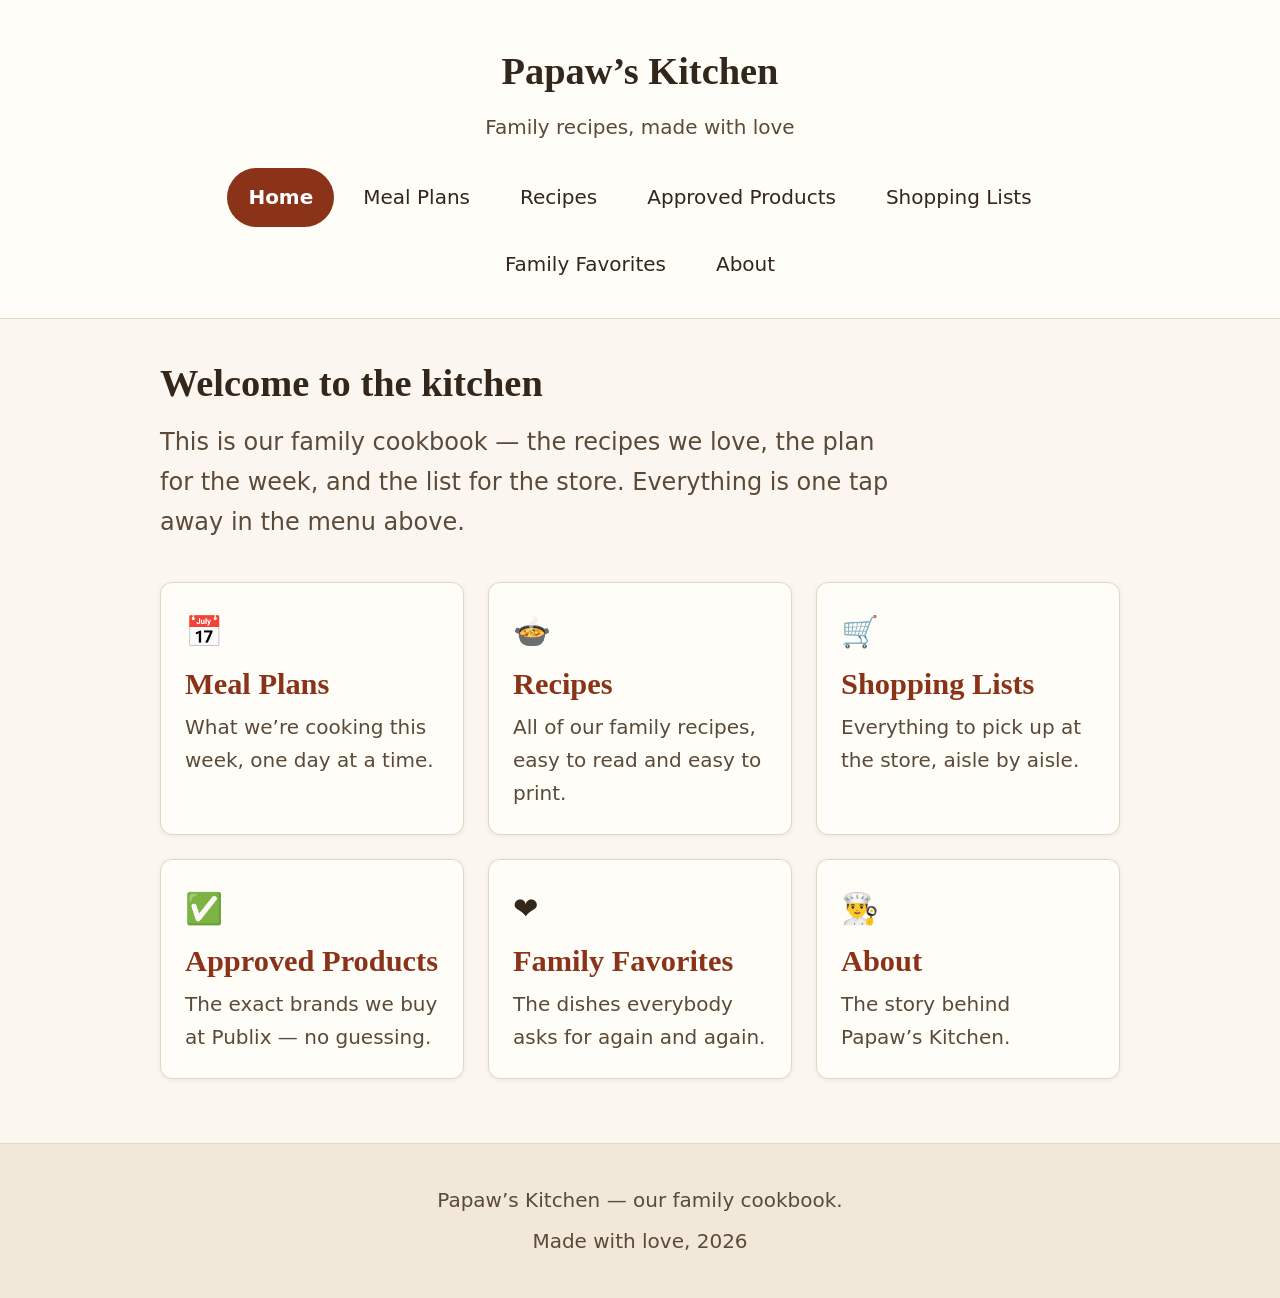
==== index.html @ 840ef87e "Build Phase 1 foundation: pages, layout, styles, and data schemas - Home page with section cards, pl" ====
<!DOCTYPE html>
<html lang="en">
<head>
  <meta charset="utf-8">
  <meta name="viewport" content="width=device-width, initial-scale=1">
  <title>Papaw’s Kitchen — Family Recipes</title>
  <meta name="description" content="Papaw’s Kitchen: our family cookbook. Recipes, weekly meal plans, and shopping lists, made with love.">
  <link rel="stylesheet" href="css/main.css">
  <link rel="stylesheet" href="css/print.css" media="print">
  <script src="js/layout.js" defer></script>
</head>
<body>
  <main id="main-content">
    <h1>Welcome to the kitchen</h1>
    <p class="lead">
      This is our family cookbook — the recipes we love, the plan for the week,
      and the list for the store. Everything is one tap away in the menu above.
    </p>

    <ul class="card-grid">
      <li class="card">
        <span class="card-icon" aria-hidden="true">📅</span>
        <h2><a href="meal-plans.html">Meal Plans</a></h2>
        <p>What we’re cooking this week, one day at a time.</p>
      </li>
      <li class="card">
        <span class="card-icon" aria-hidden="true">🍲</span>
        <h2><a href="recipes.html">Recipes</a></h2>
        <p>All of our family recipes, easy to read and easy to print.</p>
      </li>
      <li class="card">
        <span class="card-icon" aria-hidden="true">🛒</span>
        <h2><a href="shopping-lists.html">Shopping Lists</a></h2>
        <p>Everything to pick up at the store, aisle by aisle.</p>
      </li>
      <li class="card">
        <span class="card-icon" aria-hidden="true">✅</span>
        <h2><a href="products.html">Approved Products</a></h2>
        <p>The exact brands we buy at Publix — no guessing.</p>
      </li>
      <li class="card">
        <span class="card-icon" aria-hidden="true">❤️</span>
        <h2><a href="favorites.html">Family Favorites</a></h2>
        <p>The dishes everybody asks for again and again.</p>
      </li>
      <li class="card">
        <span class="card-icon" aria-hidden="true">👨‍🍳</span>
        <h2><a href="about.html">About</a></h2>
        <p>The story behind Papaw’s Kitchen.</p>
      </li>
    </ul>
  </main>
</body>
</html>
---- css/main.css ----
/* ==========================================================================
   Papaw's Kitchen — main stylesheet
   Design tokens first: the whole site's look is tuned from this block.
   ========================================================================== */

:root {
  /* Color — warm, high contrast (all pairings meet WCAG AA or better) */
  --color-bg: #fbf7f0;          /* warm cream page background */
  --color-surface: #fffdf8;     /* card background */
  --color-text: #33261a;        /* deep brown body text (≈13:1 on cream) */
  --color-text-soft: #5c4a38;   /* secondary text (≈7:1 on cream) */
  --color-accent: #8a3319;      /* terracotta — links, highlights (≈7.7:1) */
  --color-accent-dark: #6b2712; /* hover/active */
  --color-border: #e3d7c3;      /* soft card borders */
  --color-footer-bg: #f1e8d9;

  /* Type — large and readable */
  --font-body: system-ui, -apple-system, "Segoe UI", Roboto, "Helvetica Neue", Arial, sans-serif;
  --font-heading: Georgia, "Times New Roman", serif;
  --text-base: 1.25rem;   /* 20px */
  --text-lg: 1.5rem;      /* 24px */
  --text-xl: 1.9rem;      /* ~30px */
  --text-2xl: 2.4rem;     /* ~38px */

  /* Spacing scale — generous air everywhere */
  --space-1: 0.5rem;
  --space-2: 1rem;
  --space-3: 1.5rem;
  --space-4: 2.5rem;
  --space-5: 4rem;

  --radius: 12px;
  --shadow: 0 1px 4px rgba(51, 38, 26, 0.08);
  --content-width: 62rem;
}

/* --------------------------------------------------------------------------
   Base
   -------------------------------------------------------------------------- */

*,
*::before,
*::after {
  box-sizing: border-box;
}

html {
  font-size: 100%;
}

body {
  margin: 0;
  background: var(--color-bg);
  color: var(--color-text);
  font-family: var(--font-body);
  font-size: var(--text-base);
  line-height: 1.65;
}

h1,
h2,
h3 {
  font-family: var(--font-heading);
  line-height: 1.25;
  margin: 0 0 var(--space-2);
}

h1 { font-size: var(--text-2xl); }
h2 { font-size: var(--text-xl); }
h3 { font-size: var(--text-lg); }

p {
  margin: 0 0 var(--space-2);
}

img {
  max-width: 100%;
  height: auto;
}

a {
  color: var(--color-accent);
  text-decoration: underline;
  text-underline-offset: 0.15em;
}

a:hover {
  color: var(--color-accent-dark);
}

/* One clear, high-visibility focus style everywhere */
:focus-visible {
  outline: 3px solid var(--color-accent);
  outline-offset: 3px;
  border-radius: 4px;
}

@media (prefers-reduced-motion: reduce) {
  *,
  *::before,
  *::after {
    animation: none !important;
    transition: none !important;
    scroll-behavior: auto !important;
  }
}

/* --------------------------------------------------------------------------
   Skip link (injected by layout.js, first focusable element on the page)
   -------------------------------------------------------------------------- */

.skip-link {
  position: absolute;
  left: -9999px;
  top: 0;
  background: var(--color-accent);
  color: #fff;
  padding: var(--space-1) var(--space-2);
  z-index: 10;
}

.skip-link:focus {
  left: var(--space-2);
  top: var(--space-2);
}

/* --------------------------------------------------------------------------
   Header + navigation
   No hidden menus: every page is one tap away, always visible.
   -------------------------------------------------------------------------- */

.site-header {
  text-align: center;
  padding: var(--space-4) var(--space-2) var(--space-3);
  border-bottom: 1px solid var(--color-border);
  background: var(--color-surface);
}

.site-title {
  font-family: var(--font-heading);
  font-size: var(--text-2xl);
  font-weight: bold;
  margin: 0;
}

.site-title a {
  color: var(--color-text);
  text-decoration: none;
}

.site-tagline {
  color: var(--color-text-soft);
  margin: var(--space-1) 0 0;
}

.site-nav {
  list-style: none;
  margin: var(--space-3) auto 0;
  padding: 0;
  display: flex;
  flex-wrap: wrap;
  justify-content: center;
  gap: var(--space-1);
  max-width: var(--content-width);
}

.site-nav a {
  display: block;
  padding: 0.6em 1em;            /* ≥44px touch target */
  border-radius: 999px;
  text-decoration: none;
  color: var(--color-text);
  border: 1px solid transparent;
}

.site-nav a:hover {
  border-color: var(--color-border);
  background: var(--color-bg);
  color: var(--color-text);
}

.site-nav a[aria-current="page"] {
  background: var(--color-accent);
  color: #fff;
  font-weight: bold;
}

/* --------------------------------------------------------------------------
   Main content
   -------------------------------------------------------------------------- */

main {
  max-width: var(--content-width);
  margin: 0 auto;
  padding: var(--space-4) var(--space-2) var(--space-5);
}

.lead {
  font-size: var(--text-lg);
  color: var(--color-text-soft);
  max-width: 46rem;
}

/* --------------------------------------------------------------------------
   Cards
   -------------------------------------------------------------------------- */

.card-grid {
  list-style: none;
  margin: var(--space-4) 0 0;
  padding: 0;
  display: grid;
  grid-template-columns: 1fr;
  gap: var(--space-3);
}

@media (min-width: 40em) {
  .card-grid {
    grid-template-columns: repeat(2, 1fr);
  }
}

@media (min-width: 62em) {
  .card-grid {
    grid-template-columns: repeat(3, 1fr);
  }
}

.card {
  background: var(--color-surface);
  border: 1px solid var(--color-border);
  border-radius: var(--radius);
  box-shadow: var(--shadow);
  padding: var(--space-3);
}

/* Whole card is clickable via its heading link */
.card {
  position: relative;
}

.card h2,
.card h3 {
  margin-bottom: var(--space-1);
}

.card a {
  text-decoration: none;
  color: var(--color-accent);
}

.card a::after {
  content: "";
  position: absolute;
  inset: 0;
}

.card a:hover {
  text-decoration: underline;
}

.card p {
  margin: 0;
  color: var(--color-text-soft);
}

.card .card-icon {
  font-size: var(--text-xl);
  display: block;
  margin-bottom: var(--space-1);
}

/* --------------------------------------------------------------------------
   Notice box — friendly "coming soon" panels on placeholder pages
   -------------------------------------------------------------------------- */

.notice {
  background: var(--color-surface);
  border: 1px dashed var(--color-border);
  border-radius: var(--radius);
  padding: var(--space-3);
  margin-top: var(--space-3);
  color: var(--color-text-soft);
}

.notice p:last-child {
  margin-bottom: 0;
}

/* --------------------------------------------------------------------------
   Buttons
   -------------------------------------------------------------------------- */

.button {
  display: inline-block;
  background: var(--color-accent);
  color: #fff;
  border: none;
  border-radius: 999px;
  padding: 0.6em 1.4em;
  font-size: var(--text-base);
  font-family: var(--font-body);
  text-decoration: none;
  cursor: pointer;
}

.button:hover {
  background: var(--color-accent-dark);
  color: #fff;
}

/* --------------------------------------------------------------------------
   Footer
   -------------------------------------------------------------------------- */

.site-footer {
  background: var(--color-footer-bg);
  border-top: 1px solid var(--color-border);
  text-align: center;
  padding: var(--space-4) var(--space-2);
  color: var(--color-text-soft);
}

.site-footer p {
  margin: 0 0 var(--space-1);
}

.site-footer p:last-child {
  margin-bottom: 0;
}
---- css/print.css ----
/* ==========================================================================
   Papaw's Kitchen — print stylesheet
   Any page prints as clean black-on-white; recipe pages print as cards.
   ========================================================================== */

@page {
  margin: 2cm;
}

body {
  background: #fff;
  color: #000;
  font-size: 12pt;
  line-height: 1.5;
}

/* Nothing but the content: no chrome, no controls */
.skip-link,
.site-header,
.site-footer,
.button,
.no-print {
  display: none !important;
}

main {
  max-width: none;
  padding: 0;
}

.card,
.notice {
  border: 1px solid #000;
  box-shadow: none;
  background: #fff;
  color: #000;
}

a {
  color: #000;
  text-decoration: none;
}

h1,
h2,
h3 {
  color: #000;
  page-break-after: avoid;
}

li {
  page-break-inside: avoid;
}
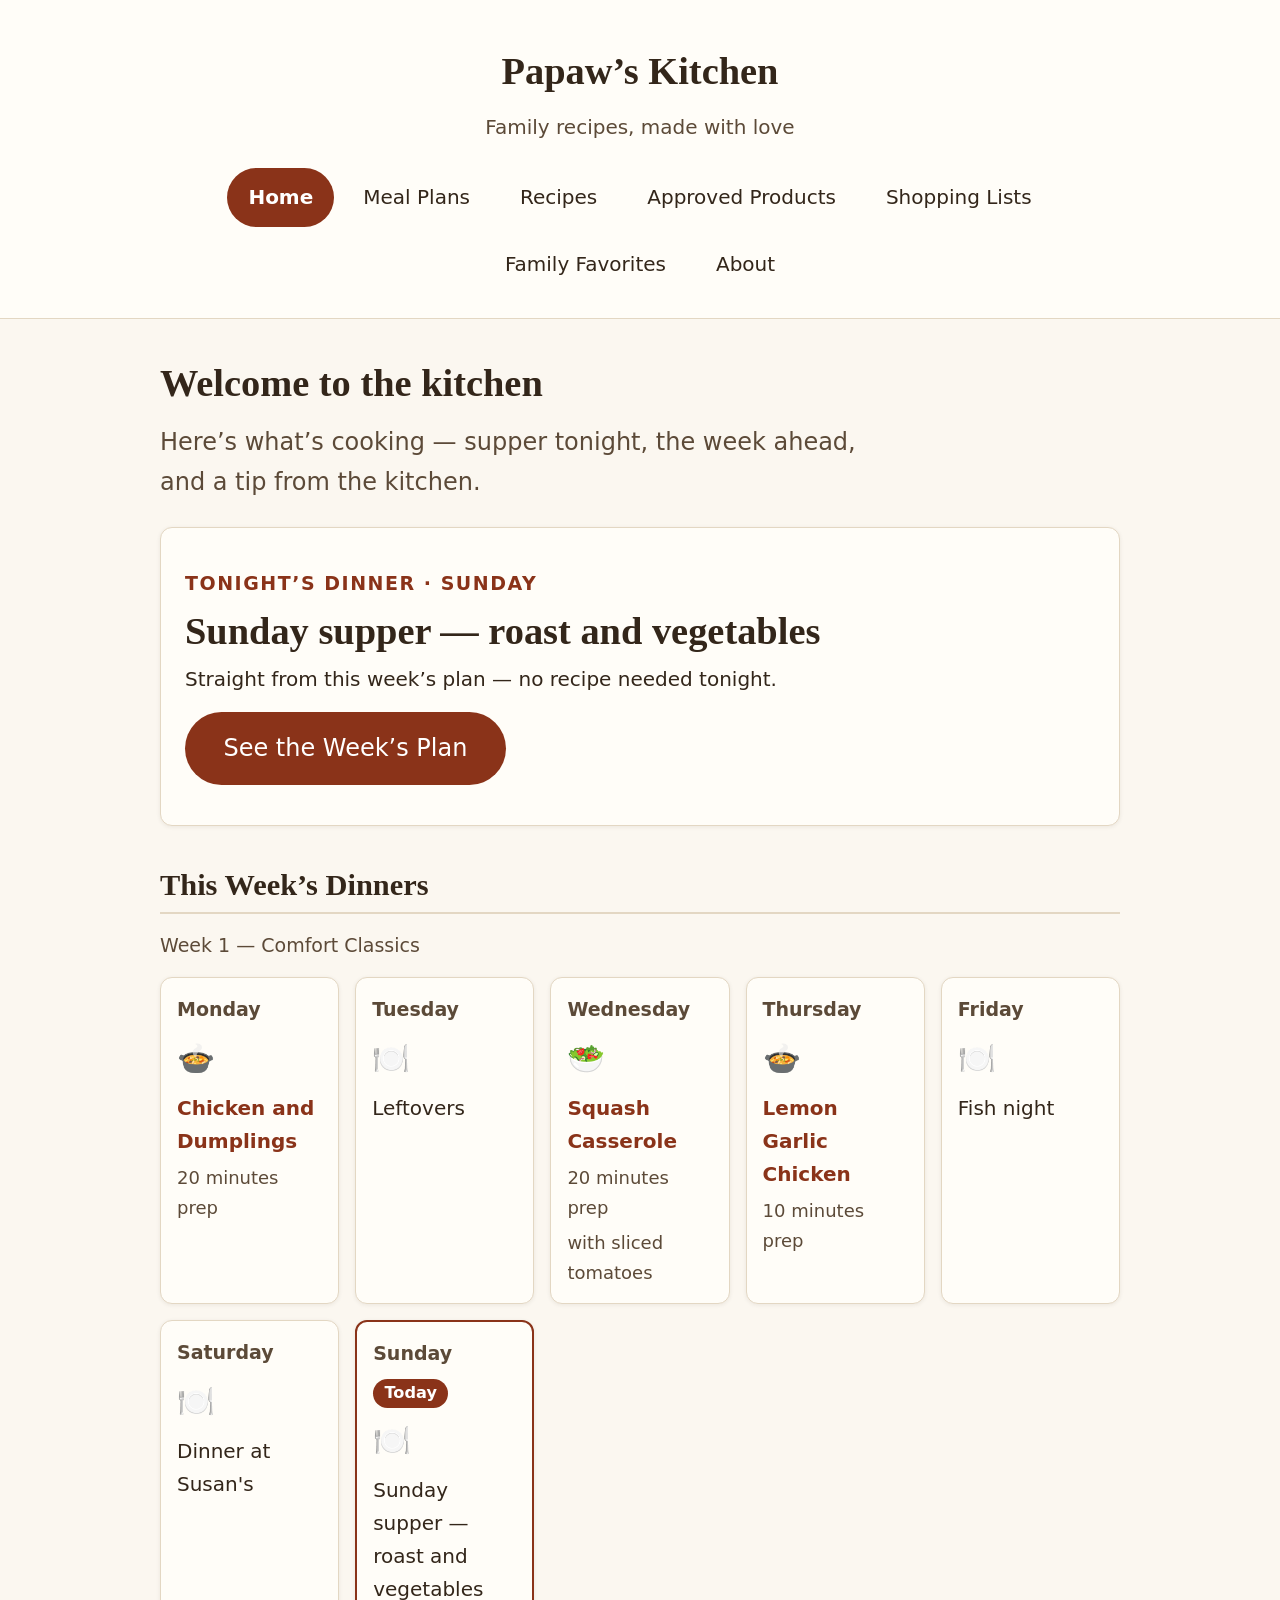
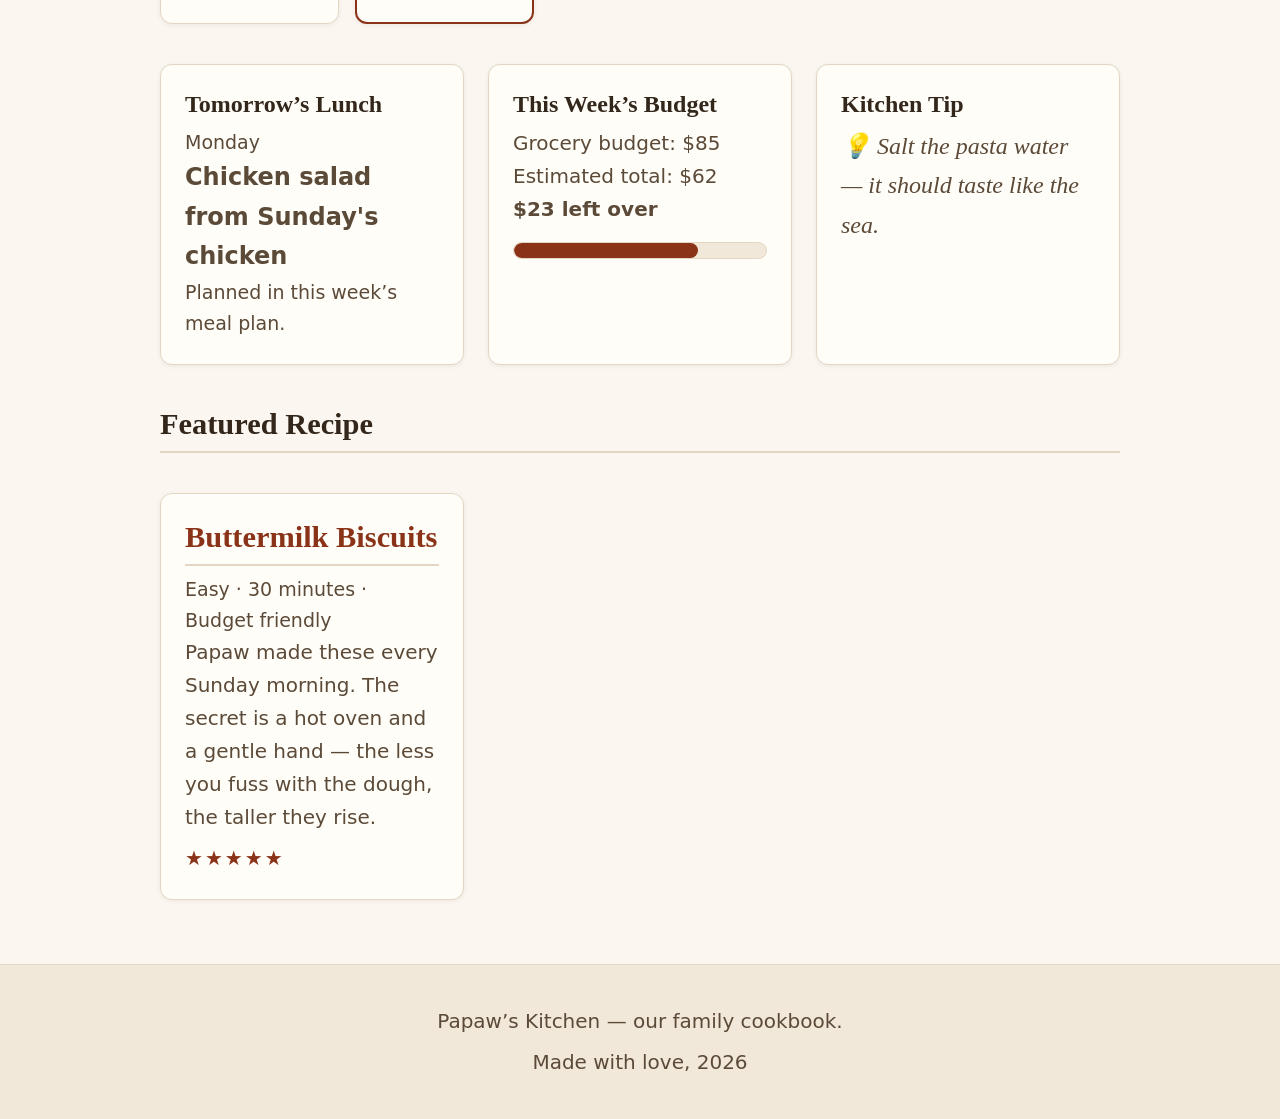
==== commit 224f6c5c: "Sprint 3: turn the homepage into the kitchen dashboard The home page now answers at a glance: what's" ====
--- a/index.html
+++ b/index.html
@@ -8,47 +8,22 @@
   <link rel="stylesheet" href="css/main.css">
   <link rel="stylesheet" href="css/print.css" media="print">
   <script src="js/layout.js" defer></script>
+  <script src="js/data.js" defer></script>
+  <script src="js/render.js" defer></script>
+  <script src="js/schedule.js" defer></script>
+  <script src="js/pages/home.js" defer></script>
 </head>
 <body>
   <main id="main-content">
     <h1>Welcome to the kitchen</h1>
     <p class="lead">
-      This is our family cookbook — the recipes we love, the plan for the week,
-      and the list for the store. Everything is one tap away in the menu above.
+      Here’s what’s cooking — supper tonight, the week ahead, and a tip
+      from the kitchen.
     </p>
 
-    <ul class="card-grid">
-      <li class="card">
-        <span class="card-icon" aria-hidden="true">📅</span>
-        <h2><a href="meal-plans.html">Meal Plans</a></h2>
-        <p>What we’re cooking this week, one day at a time.</p>
-      </li>
-      <li class="card">
-        <span class="card-icon" aria-hidden="true">🍲</span>
-        <h2><a href="recipes.html">Recipes</a></h2>
-        <p>All of our family recipes, easy to read and easy to print.</p>
-      </li>
-      <li class="card">
-        <span class="card-icon" aria-hidden="true">🛒</span>
-        <h2><a href="shopping-lists.html">Shopping Lists</a></h2>
-        <p>Everything to pick up at the store, aisle by aisle.</p>
-      </li>
-      <li class="card">
-        <span class="card-icon" aria-hidden="true">✅</span>
-        <h2><a href="products.html">Approved Products</a></h2>
-        <p>The exact brands we buy at Publix — no guessing.</p>
-      </li>
-      <li class="card">
-        <span class="card-icon" aria-hidden="true">❤️</span>
-        <h2><a href="favorites.html">Family Favorites</a></h2>
-        <p>The dishes everybody asks for again and again.</p>
-      </li>
-      <li class="card">
-        <span class="card-icon" aria-hidden="true">👨‍🍳</span>
-        <h2><a href="about.html">About</a></h2>
-        <p>The story behind Papaw’s Kitchen.</p>
-      </li>
-    </ul>
+    <div id="dashboard">
+      <p>Warming up the kitchen…</p>
+    </div>
   </main>
 </body>
 </html>
--- a/css/main.css
+++ b/css/main.css
@@ -310,6 +310,361 @@
 }
 
 /* --------------------------------------------------------------------------
+   Dashboard (home page)
+   -------------------------------------------------------------------------- */
+
+.eyebrow {
+  color: var(--color-accent);
+  font-weight: bold;
+  text-transform: uppercase;
+  letter-spacing: 0.08em;
+  font-size: 0.95em;
+  margin-bottom: var(--space-1);
+}
+
+.hero {
+  background: var(--color-surface);
+  border: 1px solid var(--color-border);
+  border-radius: var(--radius);
+  box-shadow: var(--shadow);
+  padding: var(--space-4) var(--space-3);
+  margin-top: var(--space-3);
+}
+
+.hero h2 {
+  font-size: var(--text-2xl);
+  margin-bottom: var(--space-1);
+}
+
+.hero .recipe-meta {
+  background: var(--color-bg);
+}
+
+.hero-photo {
+  display: grid;
+  place-items: center;
+  height: 7rem;
+  background: var(--color-footer-bg);
+  border-radius: calc(var(--radius) - 4px);
+  margin-bottom: var(--space-2);
+  font-size: 3.2rem;
+}
+
+.button-large {
+  font-size: var(--text-lg);
+  padding: 0.7em 1.6em;
+}
+
+.dashboard-grid {
+  display: grid;
+  grid-template-columns: 1fr;
+  gap: var(--space-3);
+  margin-top: var(--space-4);
+}
+
+@media (min-width: 62em) {
+  .dashboard-grid {
+    grid-template-columns: repeat(3, 1fr);
+  }
+}
+
+.dashboard-grid .card h2 {
+  font-size: var(--text-lg);
+  margin-bottom: var(--space-1);
+}
+
+.dashboard-answer {
+  font-size: var(--text-lg);
+  font-weight: bold;
+  margin: var(--space-1) 0;
+}
+
+.tip-text {
+  font-size: var(--text-lg);
+  font-family: var(--font-heading);
+  font-style: italic;
+}
+
+/* Weekly overview: one small card per dinner */
+.meal-week {
+  list-style: none;
+  margin: var(--space-2) 0 0;
+  padding: 0;
+  display: grid;
+  grid-template-columns: repeat(auto-fill, minmax(10rem, 1fr));
+  gap: var(--space-2);
+}
+
+.meal-card {
+  position: relative;
+  background: var(--color-surface);
+  border: 1px solid var(--color-border);
+  border-radius: var(--radius);
+  box-shadow: var(--shadow);
+  padding: var(--space-2);
+}
+
+.meal-card.today {
+  border: 2px solid var(--color-accent);
+}
+
+.meal-card a {
+  font-weight: bold;
+  text-decoration: none;
+}
+
+/* Make the whole meal card tappable via its link */
+.meal-card a::after {
+  content: "";
+  position: absolute;
+  inset: 0;
+}
+
+.meal-card a:hover {
+  text-decoration: underline;
+}
+
+.meal-day {
+  display: flex;
+  align-items: center;
+  flex-wrap: wrap;              /* "Today" badge wraps instead of clipping */
+  gap: 0.5em;
+  font-weight: bold;
+  font-size: 0.95em;
+  color: var(--color-text-soft);
+}
+
+.today-badge {
+  background: var(--color-accent);
+  color: #fff;
+  border-radius: 999px;
+  padding: 0.05em 0.7em;
+  font-size: 0.85em;
+}
+
+.meal-icon {
+  display: block;
+  font-size: var(--text-xl);
+  margin: var(--space-1) 0;
+}
+
+.meal-card .card-meta,
+.meal-card .day-note {
+  margin: 0.3em 0 0;
+  font-size: 0.9em;
+}
+
+/* Budget progress bar */
+.progress {
+  height: 1.1rem;
+  background: var(--color-footer-bg);
+  border: 1px solid var(--color-border);
+  border-radius: 999px;
+  overflow: hidden;
+  margin-top: var(--space-2);
+}
+
+.progress-fill {
+  height: 100%;
+  background: var(--color-accent);
+  border-radius: 999px;
+}
+
+/* --------------------------------------------------------------------------
+   Badges, ratings, and tags
+   -------------------------------------------------------------------------- */
+
+.badges {
+  display: flex;
+  flex-wrap: wrap;
+  gap: var(--space-1);
+  margin: var(--space-2) 0;
+}
+
+.badge {
+  display: inline-block;
+  background: var(--color-surface);
+  border: 1px solid var(--color-border);
+  border-radius: 999px;
+  padding: 0.2em 0.9em;
+  font-size: 0.9em;
+  color: var(--color-text-soft);
+}
+
+.badge-favorite {
+  border-color: var(--color-accent);
+  color: var(--color-accent);
+}
+
+.stars {
+  display: inline-block;
+  color: var(--color-accent);
+  letter-spacing: 0.1em;
+}
+
+.card .stars {
+  margin-top: var(--space-1);
+}
+
+.card-meta {
+  color: var(--color-text-soft);
+  font-size: 0.95em;
+}
+
+/* --------------------------------------------------------------------------
+   Content sections (recipe page, meal plan page)
+   -------------------------------------------------------------------------- */
+
+.content-section {
+  margin-top: var(--space-4);
+}
+
+.content-section h2 {
+  border-bottom: 2px solid var(--color-border);
+  padding-bottom: var(--space-1);
+}
+
+/* --------------------------------------------------------------------------
+   Recipe page
+   -------------------------------------------------------------------------- */
+
+.recipe-meta {
+  display: grid;
+  grid-template-columns: repeat(auto-fit, minmax(8.5rem, 1fr));
+  gap: var(--space-2);
+  background: var(--color-surface);
+  border: 1px solid var(--color-border);
+  border-radius: var(--radius);
+  padding: var(--space-3);
+  margin: var(--space-3) 0;
+}
+
+.recipe-meta-item dt {
+  font-size: 0.9em;
+  color: var(--color-text-soft);
+}
+
+.recipe-meta-item dd {
+  margin: 0;
+  font-weight: bold;
+}
+
+.ingredients li,
+.instructions li {
+  padding: 0.35em 0;
+}
+
+.instructions li {
+  padding-left: 0.3em;
+}
+
+.instructions li::marker {
+  font-weight: bold;
+  color: var(--color-accent);
+}
+
+/* --------------------------------------------------------------------------
+   Meal plan page
+   -------------------------------------------------------------------------- */
+
+.week-picker {
+  list-style: none;
+  margin: 0 0 var(--space-2);
+  padding: 0;
+  display: flex;
+  flex-wrap: wrap;
+  gap: var(--space-1);
+}
+
+.week-picker a {
+  display: block;
+  padding: 0.6em 1.2em;            /* ≥44px touch target */
+  border-radius: 999px;
+  border: 1px solid var(--color-border);
+  background: var(--color-surface);
+  text-decoration: none;
+  color: var(--color-text);
+}
+
+.week-picker a[aria-current="page"] {
+  background: var(--color-accent);
+  border-color: var(--color-accent);
+  color: #fff;
+  font-weight: bold;
+}
+
+.day-list {
+  list-style: none;
+  margin: 0;
+  padding: 0;
+}
+
+.day-list li {
+  display: flex;
+  flex-wrap: wrap;
+  gap: var(--space-1);
+  padding: 0.6em 0;
+  border-bottom: 1px solid var(--color-border);
+}
+
+.day-name {
+  font-weight: bold;
+  flex: 0 0 7.5em;
+}
+
+.day-note {
+  color: var(--color-text-soft);
+}
+
+.grocery-group h3 {
+  margin: var(--space-3) 0 var(--space-1);
+}
+
+.grocery-group ul {
+  margin: 0;
+}
+
+.grocery-group li {
+  padding: 0.2em 0;
+}
+
+/* --------------------------------------------------------------------------
+   Approved products
+   -------------------------------------------------------------------------- */
+
+.product-photo {
+  display: grid;
+  place-items: center;
+  height: 5.5rem;
+  background: var(--color-footer-bg);
+  border-radius: calc(var(--radius) - 4px);
+  margin-bottom: var(--space-2);
+  font-size: var(--text-xl);
+}
+
+.product-photo img {
+  max-height: 100%;
+  border-radius: calc(var(--radius) - 4px);
+}
+
+/* --------------------------------------------------------------------------
+   Family favorites
+   -------------------------------------------------------------------------- */
+
+.favorite-note {
+  margin-top: var(--space-2);
+  font-family: var(--font-heading);
+  font-style: italic;
+}
+
+.favorite-by {
+  color: var(--color-text-soft);
+  font-style: normal;
+  font-family: var(--font-body);
+  font-size: 0.9em;
+}
+
+/* --------------------------------------------------------------------------
    Footer
    -------------------------------------------------------------------------- */
 
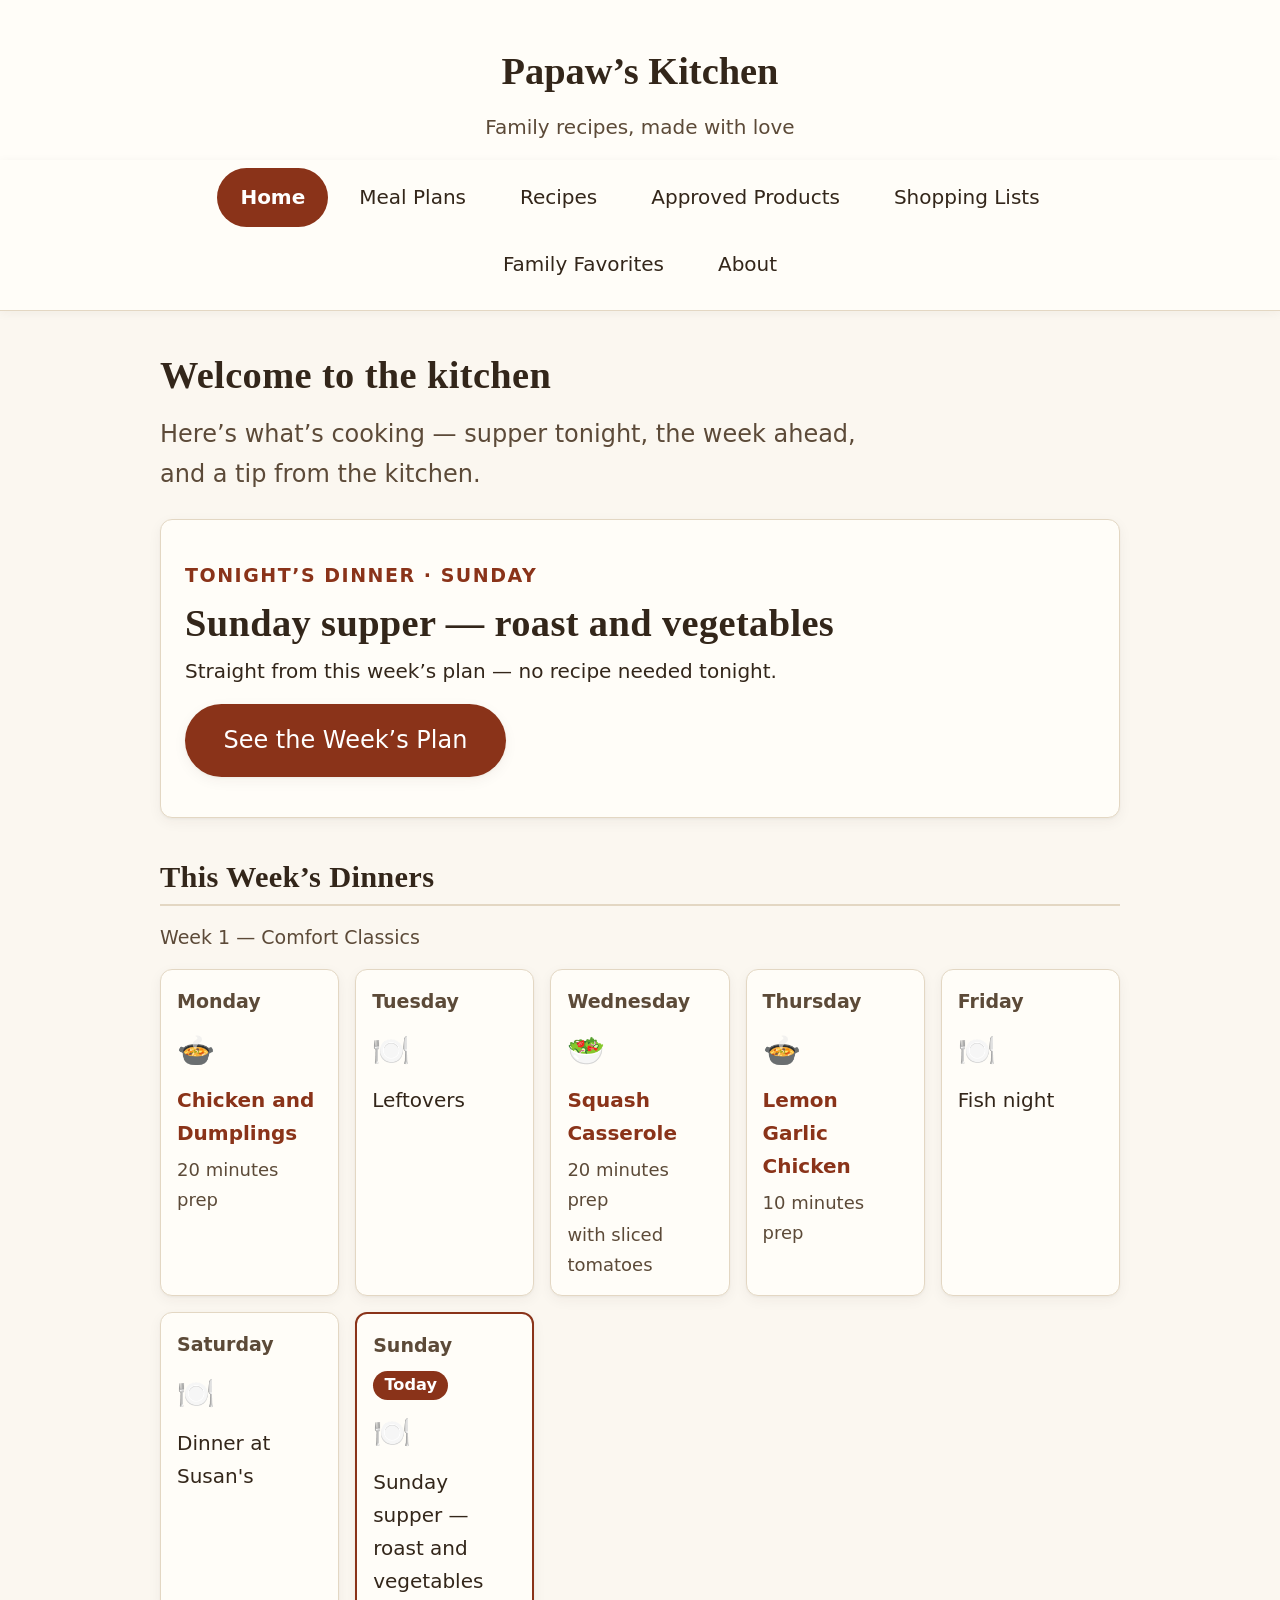
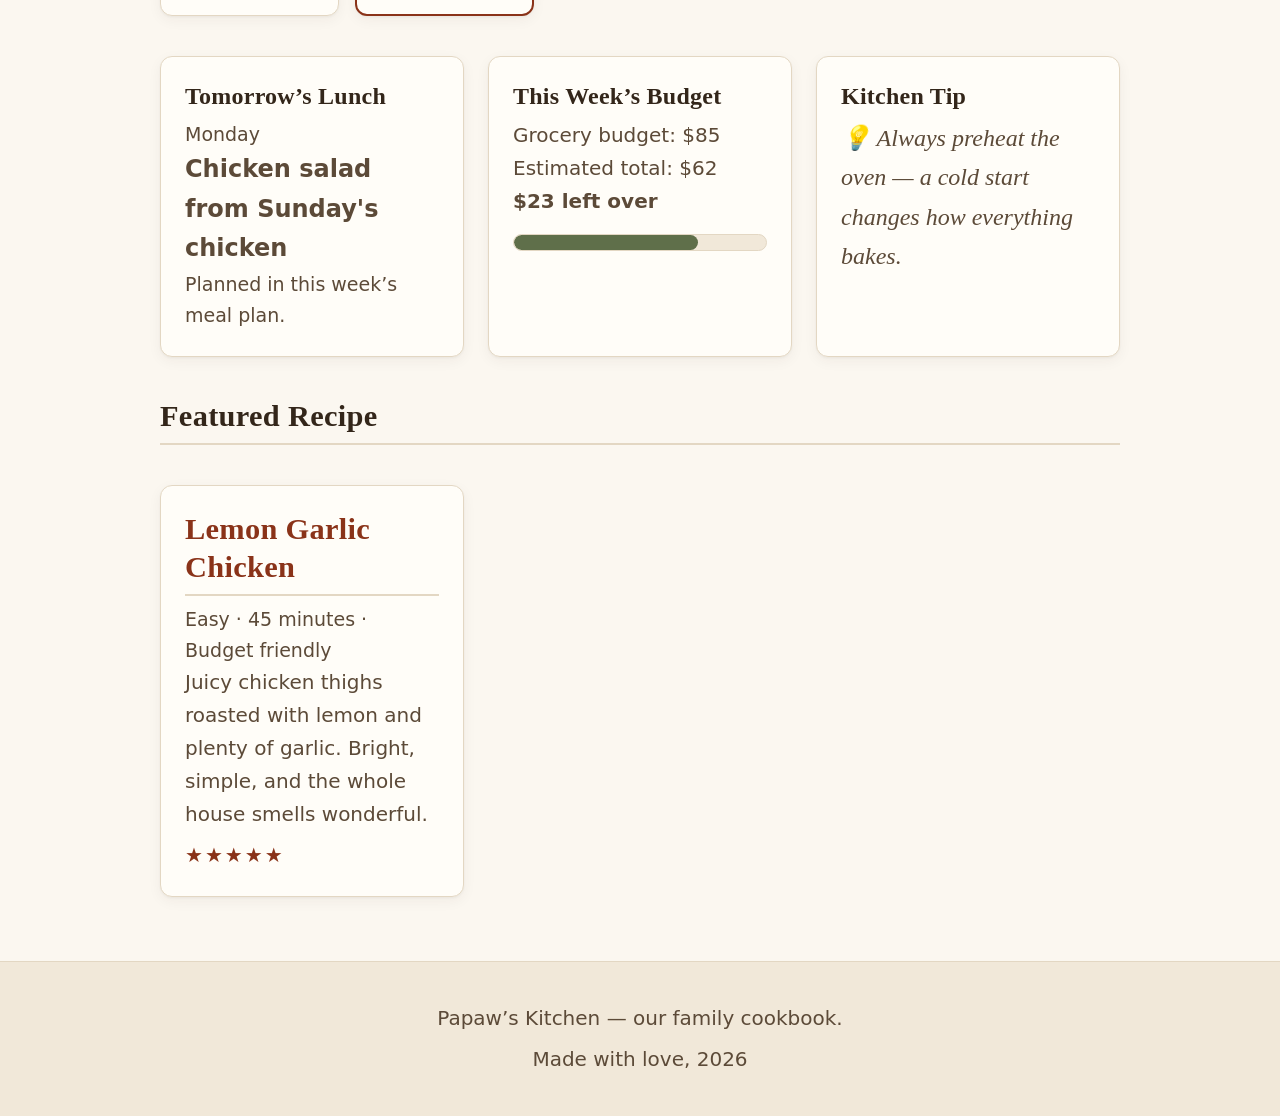
==== commit 6225c697: "Sprint 4: polish and UX craftsmanship pass Design: - Softer layered shadows, gentle card/button hove" ====
--- a/index.html
+++ b/index.html
@@ -22,7 +22,7 @@
     </p>
 
     <div id="dashboard">
-      <p>Warming up the kitchen…</p>
+      <p role="status">Warming up the kitchen…</p>
     </div>
   </main>
 </body>
--- a/css/main.css
+++ b/css/main.css
@@ -9,9 +9,12 @@
   --color-surface: #fffdf8;     /* card background */
   --color-text: #33261a;        /* deep brown body text (≈13:1 on cream) */
   --color-text-soft: #5c4a38;   /* secondary text (≈7:1 on cream) */
-  --color-accent: #8a3319;      /* terracotta — links, highlights (≈7.7:1) */
+  --color-accent: #8a3319;      /* deep red terracotta — links, buttons (≈7.7:1) */
   --color-accent-dark: #6b2712; /* hover/active */
+  --color-sage: #5f6f4a;        /* olive-sage — approvals, budget (≈5:1) */
+  --color-sage-soft: #eef0e4;   /* sage-tinted background */
   --color-border: #e3d7c3;      /* soft card borders */
+  --color-border-strong: #d5c5a6; /* card borders on hover */
   --color-footer-bg: #f1e8d9;
 
   /* Type — large and readable */
@@ -30,7 +33,9 @@
   --space-5: 4rem;
 
   --radius: 12px;
-  --shadow: 0 1px 4px rgba(51, 38, 26, 0.08);
+  --shadow: 0 1px 3px rgba(51, 38, 26, 0.05), 0 4px 14px rgba(51, 38, 26, 0.05);
+  --shadow-hover: 0 2px 6px rgba(51, 38, 26, 0.07), 0 10px 26px rgba(51, 38, 26, 0.08);
+  --transition: 160ms ease;
   --content-width: 62rem;
 }
 
@@ -46,6 +51,13 @@
 
 html {
   font-size: 100%;
+  scroll-behavior: smooth;
+}
+
+/* Gentle cross-fade between pages in browsers that support it;
+   the reduced-motion block below turns it off along with everything else. */
+@view-transition {
+  navigation: auto;
 }
 
 body {
@@ -63,6 +75,8 @@
   font-family: var(--font-heading);
   line-height: 1.25;
   margin: 0 0 var(--space-2);
+  letter-spacing: 0.01em;
+  text-wrap: balance;           /* headings break evenly instead of orphaning */
 }
 
 h1 { font-size: var(--text-2xl); }
@@ -103,7 +117,39 @@
     transition: none !important;
     scroll-behavior: auto !important;
   }
-}
+
+  @view-transition {
+    navigation: none;
+  }
+}
+
+/* Gentle entrance for freshly rendered content. Elements end fully visible,
+   and the reduced-motion block above disables the animation entirely. */
+@keyframes fade-up {
+  from {
+    opacity: 0;
+    transform: translateY(8px);
+  }
+  to {
+    opacity: 1;
+    transform: none;
+  }
+}
+
+.card,
+.hero,
+.meal-card,
+.content-section,
+.notice {
+  animation: fade-up 0.35s ease both;
+}
+
+/* A soft stagger so grids ripple in rather than popping at once */
+.card-grid .card:nth-child(2), .meal-week .meal-card:nth-child(2) { animation-delay: 50ms; }
+.card-grid .card:nth-child(3), .meal-week .meal-card:nth-child(3) { animation-delay: 100ms; }
+.card-grid .card:nth-child(4), .meal-week .meal-card:nth-child(4) { animation-delay: 150ms; }
+.card-grid .card:nth-child(5), .meal-week .meal-card:nth-child(5) { animation-delay: 200ms; }
+.card-grid .card:nth-child(n+6), .meal-week .meal-card:nth-child(n+6) { animation-delay: 250ms; }
 
 /* --------------------------------------------------------------------------
    Skip link (injected by layout.js, first focusable element on the page)
@@ -126,13 +172,13 @@
 
 /* --------------------------------------------------------------------------
    Header + navigation
-   No hidden menus: every page is one tap away, always visible.
+   No hidden menus: every page is one tap away, always visible — on any
+   screen size. On larger screens the nav bar sticks to the top on scroll.
    -------------------------------------------------------------------------- */
 
 .site-header {
   text-align: center;
-  padding: var(--space-4) var(--space-2) var(--space-3);
-  border-bottom: 1px solid var(--color-border);
+  padding: var(--space-4) var(--space-2) var(--space-2);
   background: var(--color-surface);
 }
 
@@ -153,9 +199,26 @@
   margin: var(--space-1) 0 0;
 }
 
+.site-nav-bar {
+  background: var(--color-surface);
+  border-bottom: 1px solid var(--color-border);
+  padding: var(--space-1) var(--space-2) var(--space-2);
+}
+
+/* Sticky only where there's room to spare; on phones the nav wraps to
+   several rows, and pinning it would eat the screen. */
+@media (min-width: 62em) {
+  .site-nav-bar {
+    position: sticky;
+    top: 0;
+    z-index: 20;
+    box-shadow: 0 2px 10px rgba(51, 38, 26, 0.05);
+  }
+}
+
 .site-nav {
   list-style: none;
-  margin: var(--space-3) auto 0;
+  margin: 0 auto;
   padding: 0;
   display: flex;
   flex-wrap: wrap;
@@ -166,11 +229,12 @@
 
 .site-nav a {
   display: block;
-  padding: 0.6em 1em;            /* ≥44px touch target */
+  padding: 0.6em 1.1em;          /* ≥44px touch target */
   border-radius: 999px;
   text-decoration: none;
   color: var(--color-text);
   border: 1px solid transparent;
+  transition: background var(--transition), border-color var(--transition), color var(--transition);
 }
 
 .site-nav a:hover {
@@ -193,6 +257,17 @@
   max-width: var(--content-width);
   margin: 0 auto;
   padding: var(--space-4) var(--space-2) var(--space-5);
+}
+
+/* Dynamic pages reserve space while their JSON loads, so the footer
+   doesn't jump when content arrives (less layout shift). */
+#dashboard,
+#recipe-list,
+#recipe-container,
+#meal-plan-container,
+#product-list,
+#favorites-list {
+  min-height: 14rem;
 }
 
 .lead {
@@ -227,16 +302,20 @@
 }
 
 .card {
+  position: relative;            /* anchors the stretched heading link */
   background: var(--color-surface);
   border: 1px solid var(--color-border);
   border-radius: var(--radius);
   box-shadow: var(--shadow);
   padding: var(--space-3);
-}
-
-/* Whole card is clickable via its heading link */
-.card {
-  position: relative;
+  transition: transform var(--transition), box-shadow var(--transition), border-color var(--transition);
+}
+
+/* Cards that lead somewhere lift gently under the pointer */
+.card:has(a):hover {
+  transform: translateY(-2px);
+  box-shadow: var(--shadow-hover);
+  border-color: var(--color-border-strong);
 }
 
 .card h2,
@@ -297,16 +376,25 @@
   color: #fff;
   border: none;
   border-radius: 999px;
-  padding: 0.6em 1.4em;
+  padding: 0.6em 1.5em;          /* comfortably larger than 44px tall */
   font-size: var(--text-base);
   font-family: var(--font-body);
   text-decoration: none;
   cursor: pointer;
+  box-shadow: var(--shadow);
+  transition: background var(--transition), transform var(--transition), box-shadow var(--transition);
 }
 
 .button:hover {
   background: var(--color-accent-dark);
   color: #fff;
+  transform: translateY(-1px);
+  box-shadow: var(--shadow-hover);
+}
+
+.button:active {
+  transform: translateY(0) scale(0.98);
+  box-shadow: var(--shadow);
 }
 
 /* --------------------------------------------------------------------------
@@ -402,6 +490,12 @@
   border-radius: var(--radius);
   box-shadow: var(--shadow);
   padding: var(--space-2);
+  transition: transform var(--transition), box-shadow var(--transition), border-color var(--transition);
+}
+
+.meal-card:has(a):hover {
+  transform: translateY(-2px);
+  box-shadow: var(--shadow-hover);
 }
 
 .meal-card.today {
@@ -466,7 +560,7 @@
 
 .progress-fill {
   height: 100%;
-  background: var(--color-accent);
+  background: var(--color-sage);  /* calm green: spending on track */
   border-radius: 999px;
 }
 
@@ -494,6 +588,13 @@
 .badge-favorite {
   border-color: var(--color-accent);
   color: var(--color-accent);
+}
+
+/* Approvals wear the olive-sage of the palette — calm, not celebratory */
+.badge-sage {
+  background: var(--color-sage-soft);
+  border-color: var(--color-sage);
+  color: var(--color-sage);
 }
 
 .stars {
@@ -584,6 +685,12 @@
   background: var(--color-surface);
   text-decoration: none;
   color: var(--color-text);
+  transition: background var(--transition), border-color var(--transition), color var(--transition);
+}
+
+.week-picker a:hover {
+  border-color: var(--color-border-strong);
+  background: var(--color-bg);
 }
 
 .week-picker a[aria-current="page"] {
--- a/css/print.css
+++ b/css/print.css
@@ -1,6 +1,7 @@
 /* ==========================================================================
    Papaw's Kitchen — print stylesheet
-   Any page prints as clean black-on-white; recipe pages print as cards.
+   Recipes print like pages from a family cookbook: black on white,
+   no site chrome, no controls, a warm sign-off at the bottom.
    ========================================================================== */
 
 @page {
@@ -14,11 +15,16 @@
   line-height: 1.5;
 }
 
-/* Nothing but the content: no chrome, no controls */
+/* Nothing but the content: no chrome, no controls, no screen-only extras */
 .skip-link,
 .site-header,
+.site-nav-bar,
 .site-footer,
 .button,
+.hero-photo,
+.product-photo,
+.meal-icon,
+.card-icon,
 .no-print {
   display: none !important;
 }
@@ -26,19 +32,22 @@
 main {
   max-width: none;
   padding: 0;
+  min-height: 0 !important;
 }
 
-.card,
-.notice {
-  border: 1px solid #000;
-  box-shadow: none;
-  background: #fff;
-  color: #000;
+/* Quiet, ink-friendly type — headings keep their cookbook serif */
+h1 {
+  font-size: 24pt;
+  margin-bottom: 0.3em;
 }
 
-a {
-  color: #000;
-  text-decoration: none;
+/* .content-section h2 matches the screen stylesheet's specificity,
+   so the ink-black underline wins over the screen's tan one. */
+h2,
+.content-section h2 {
+  font-size: 16pt;
+  border-bottom: 1pt solid #000;
+  padding-bottom: 0.15em;
 }
 
 h1,
@@ -48,6 +57,58 @@
   page-break-after: avoid;
 }
 
+.lead {
+  color: #000;
+  font-size: 12.5pt;
+  font-style: italic;
+}
+
+.card,
+.notice,
+.recipe-meta {
+  border: 1pt solid #000;
+  box-shadow: none;
+  background: #fff;
+  color: #000;
+}
+
+.badge {
+  border: 1pt solid #000;
+  background: #fff;
+  color: #000;
+}
+
+.stars,
+.card-meta,
+.recipe-meta-item dt {
+  color: #000;
+}
+
+a {
+  color: #000;
+  text-decoration: none;
+}
+
 li {
   page-break-inside: avoid;
 }
+
+.ingredients li,
+.instructions li {
+  padding: 0.15em 0;
+}
+
+/* Keep ingredients and their heading together at page breaks */
+.content-section {
+  page-break-inside: avoid;
+  margin-top: 1.5em;
+}
+
+/* A little love at the bottom of every printed page */
+main::after {
+  content: "— From Papaw’s Kitchen, with love —";
+  display: block;
+  text-align: center;
+  font-style: italic;
+  margin-top: 2.5em;
+}
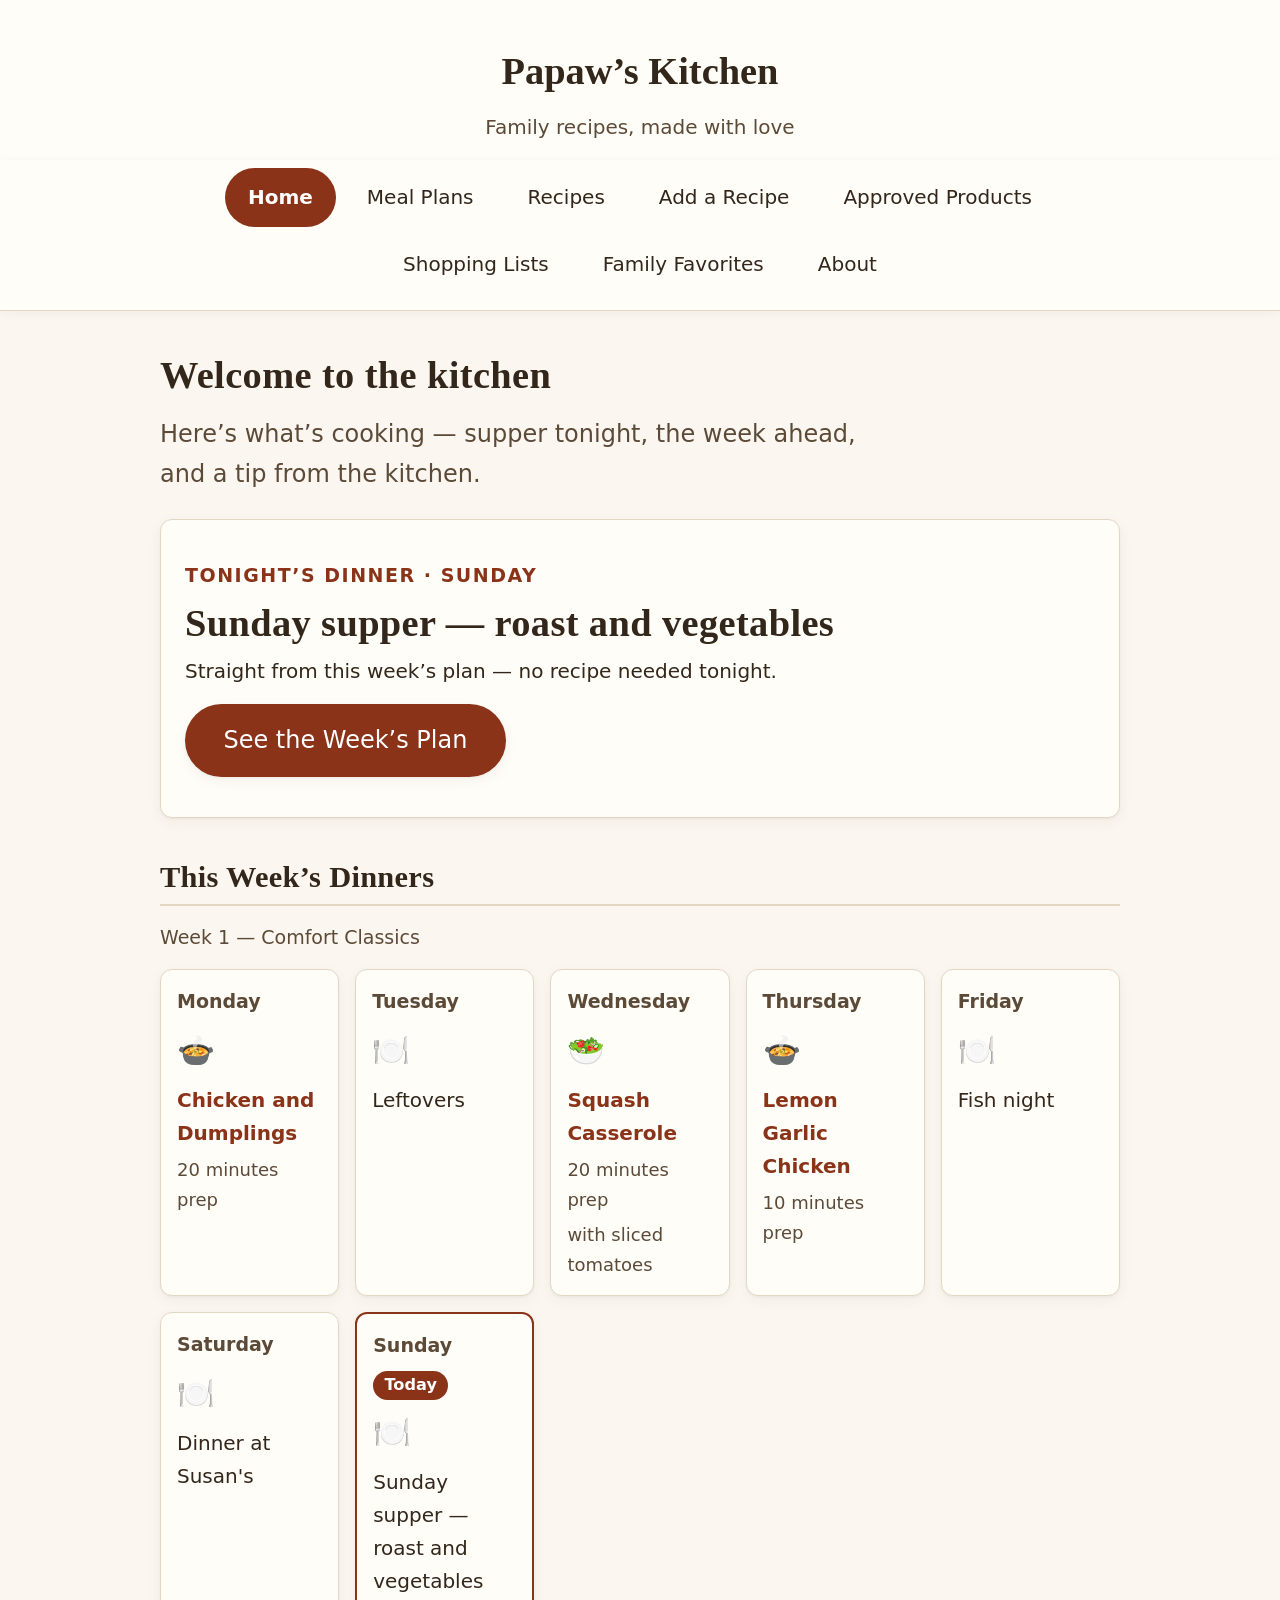
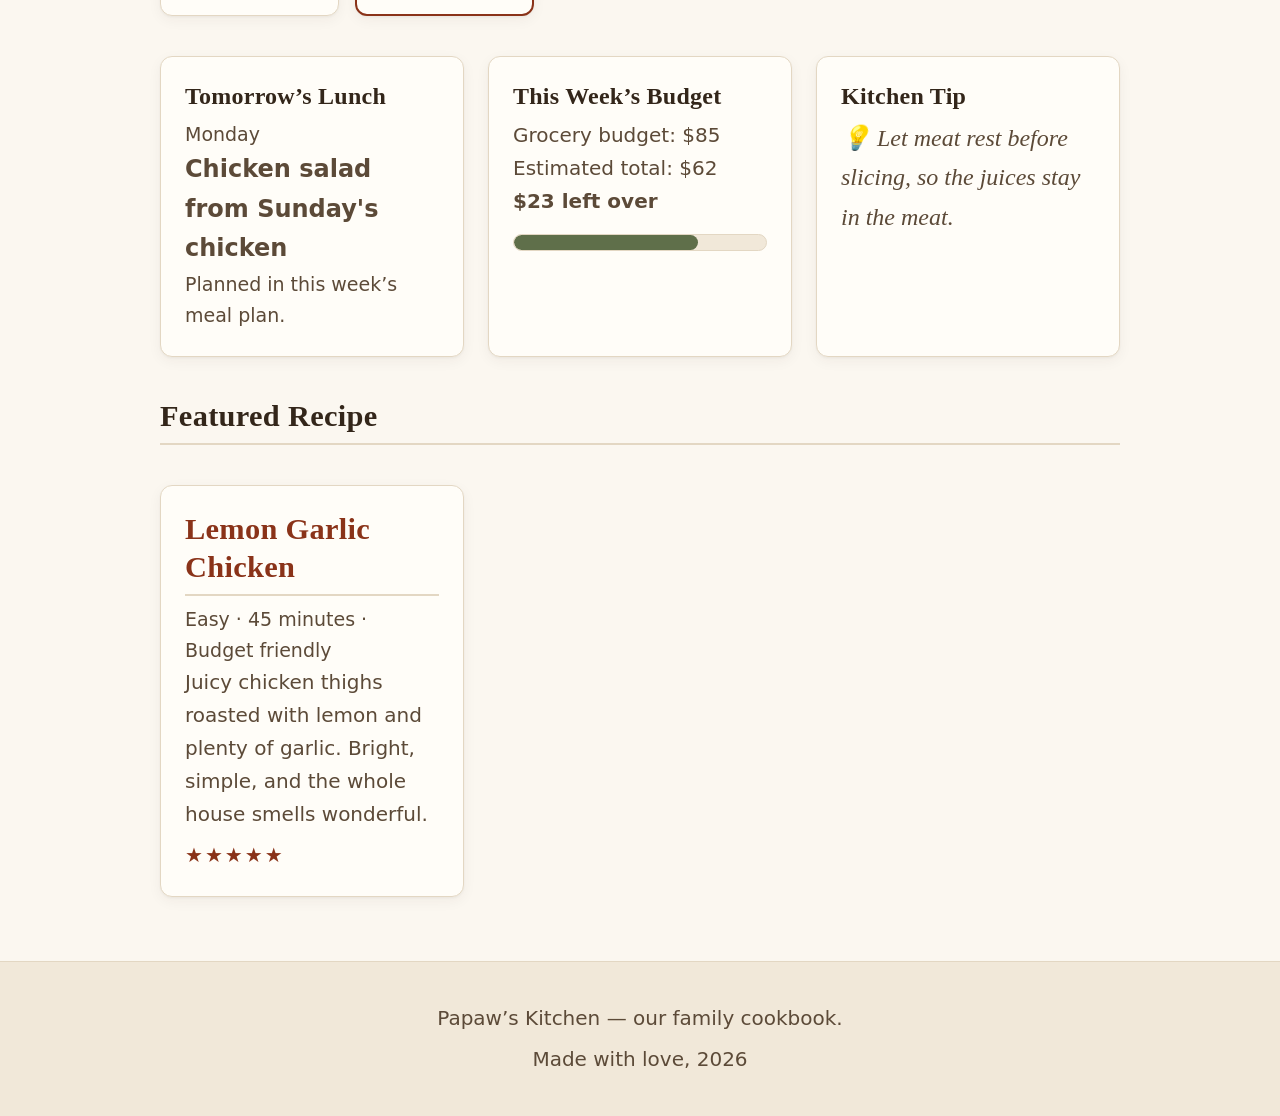
==== commit e32c03c9: "Sprint 5: recipe management system (Add a Recipe) New new-recipe.html authoring page, reachable from" ====
--- a/index.html
+++ b/index.html
@@ -8,6 +8,7 @@
   <link rel="stylesheet" href="css/main.css">
   <link rel="stylesheet" href="css/print.css" media="print">
   <script src="js/layout.js" defer></script>
+  <script src="js/storage.js" defer></script>
   <script src="js/data.js" defer></script>
   <script src="js/render.js" defer></script>
   <script src="js/schedule.js" defer></script>
--- a/css/main.css
+++ b/css/main.css
@@ -328,7 +328,8 @@
   color: var(--color-accent);
 }
 
-.card a::after {
+.card h2 a::after,
+.card h3 a::after {
   content: "";
   position: absolute;
   inset: 0;
@@ -772,6 +773,234 @@
 }
 
 /* --------------------------------------------------------------------------
+   Add a Recipe — the authoring form
+   Inputs are large and forgiving; fieldsets read like recipe-card sections.
+   -------------------------------------------------------------------------- */
+
+.recipe-form fieldset {
+  background: var(--color-surface);
+  border: 1px solid var(--color-border);
+  border-radius: var(--radius);
+  box-shadow: var(--shadow);
+  padding: var(--space-3);
+  margin: 0 0 var(--space-3);
+}
+
+.recipe-form legend {
+  font-family: var(--font-heading);
+  font-size: var(--text-lg);
+  font-weight: bold;
+  padding: 0 0.4em;
+}
+
+.req {
+  color: var(--color-accent);
+}
+
+.field {
+  margin-bottom: var(--space-2);
+}
+
+.field-row {
+  display: flex;
+  flex-wrap: wrap;
+  gap: var(--space-2);
+}
+
+.field-row .field {
+  flex: 1 1 12rem;
+}
+
+.field label {
+  display: block;
+  font-weight: bold;
+  margin-bottom: 0.3em;
+}
+
+.check-label {
+  display: block;
+  font-weight: normal;
+  padding: 0.3em 0;
+}
+
+.hint,
+.hint-inline {
+  color: var(--color-text-soft);
+  font-size: 0.92em;
+  font-weight: normal;
+}
+
+.recipe-form input[type="text"],
+.recipe-form textarea,
+.recipe-form select {
+  font: inherit;
+  color: var(--color-text);
+  background: #fff;
+  border: 1px solid var(--color-border-strong);
+  border-radius: 8px;
+  padding: 0.5em 0.7em;         /* ≥44px tall at 20px type */
+  width: 100%;
+  max-width: 32rem;
+}
+
+.recipe-form input[type="checkbox"] {
+  width: 1.3em;
+  height: 1.3em;
+  margin-right: 0.4em;
+  vertical-align: -0.2em;
+  accent-color: var(--color-accent);
+}
+
+.recipe-form [aria-invalid="true"] {
+  border-color: var(--color-accent);
+  background: #fdf3ef;
+}
+
+.field-error {
+  color: var(--color-accent);
+  font-weight: bold;
+  font-size: 0.92em;
+  margin: 0.3em 0 0;
+}
+
+.form-alert {
+  background: #fdf3ef;
+  border: 2px solid var(--color-accent);
+  border-radius: var(--radius);
+  padding: var(--space-2) var(--space-3);
+  margin-bottom: var(--space-3);
+}
+
+.form-alert p {
+  font-weight: bold;
+  margin-bottom: var(--space-1);
+}
+
+.form-alert ul {
+  margin: 0;
+}
+
+/* Ingredient rows: amount / unit / ingredient / note / remove */
+.ing-row {
+  display: grid;
+  grid-template-columns: 6rem 8rem minmax(10rem, 1fr) minmax(9rem, 1fr) auto;
+  gap: var(--space-1);
+  align-items: start;
+  margin-bottom: var(--space-1);
+}
+
+.ing-row input {
+  max-width: none;
+}
+
+@media (max-width: 48em) {
+  .ing-row {
+    grid-template-columns: 1fr 1fr;
+  }
+  .ing-item,
+  .ing-note {
+    grid-column: 1 / -1;
+  }
+}
+
+.step-row {
+  display: flex;
+  gap: var(--space-1);
+  align-items: start;
+  margin-bottom: var(--space-1);
+}
+
+.step-row textarea {
+  flex: 1;
+  max-width: none;
+}
+
+.row-remove {
+  font: inherit;
+  font-size: 0.9em;
+  color: var(--color-text-soft);
+  background: none;
+  border: 1px solid var(--color-border);
+  border-radius: 999px;
+  padding: 0.4em 0.9em;
+  cursor: pointer;
+  transition: border-color var(--transition), color var(--transition);
+}
+
+.row-remove:hover {
+  border-color: var(--color-accent);
+  color: var(--color-accent);
+}
+
+.button-secondary {
+  background: var(--color-surface);
+  color: var(--color-accent);
+  border: 1px solid var(--color-accent);
+}
+
+.button-secondary:hover {
+  background: #f7ebe4;
+  color: var(--color-accent-dark);
+}
+
+.button-small {
+  font-size: 0.9em;
+  padding: 0.4em 1em;
+  box-shadow: none;
+}
+
+.form-actions {
+  display: flex;
+  flex-wrap: wrap;
+  gap: var(--space-2);
+  margin: var(--space-3) 0 var(--space-2);
+}
+
+.preview-box {
+  background: var(--color-surface);
+  border: 2px dashed var(--color-border-strong);
+  border-radius: var(--radius);
+  padding: var(--space-3);
+}
+
+.preview-title {
+  font-size: var(--text-xl);
+}
+
+.save-notice {
+  animation: fade-up 0.35s ease both;
+}
+
+/* Recipes saved on this device (management list) */
+.local-list {
+  list-style: none;
+  margin: 0;
+  padding: 0;
+}
+
+.local-list li {
+  display: flex;
+  flex-wrap: wrap;
+  gap: var(--space-1);
+  align-items: center;
+  justify-content: space-between;
+  background: var(--color-surface);
+  border: 1px solid var(--color-border);
+  border-radius: var(--radius);
+  padding: var(--space-2) var(--space-3);
+  margin-bottom: var(--space-2);
+}
+
+.local-name {
+  font-weight: bold;
+}
+
+.local-actions {
+  display: flex;
+  gap: var(--space-1);
+}
+
+/* --------------------------------------------------------------------------
    Footer
    -------------------------------------------------------------------------- */
 
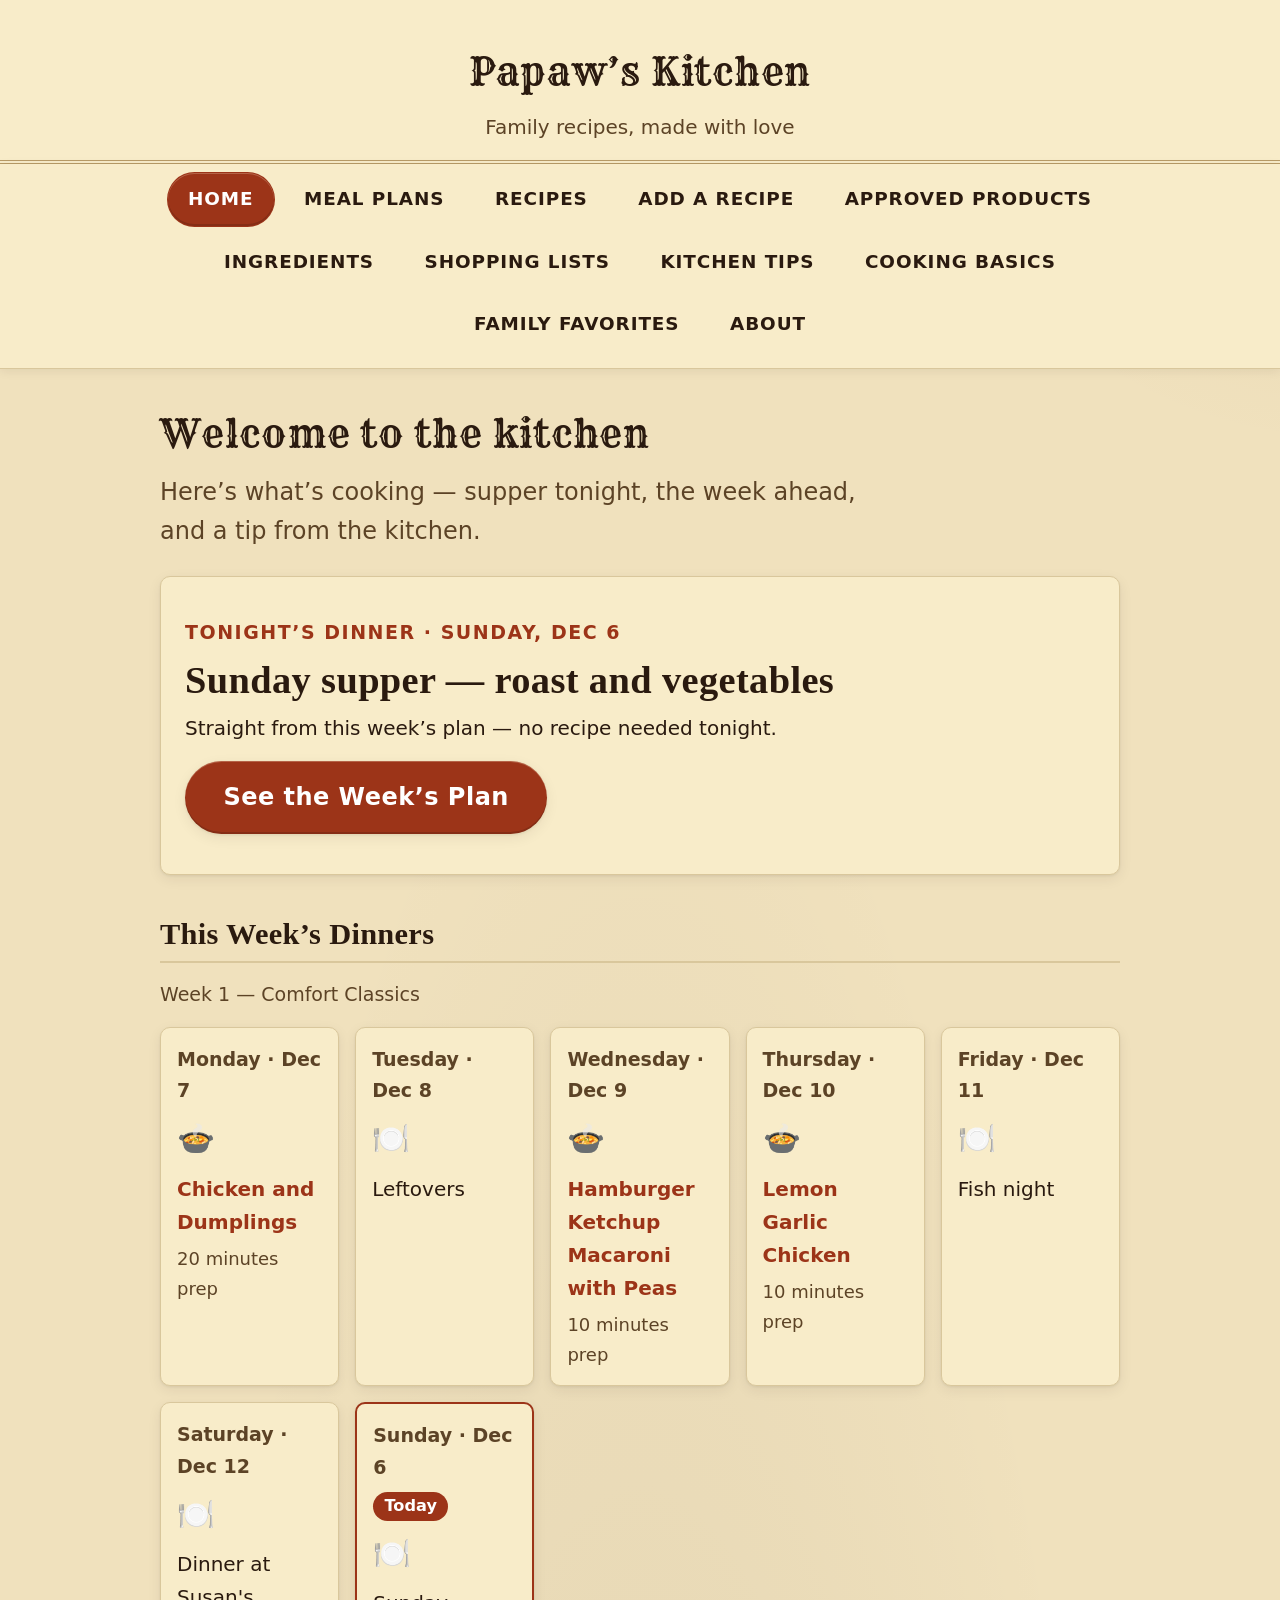
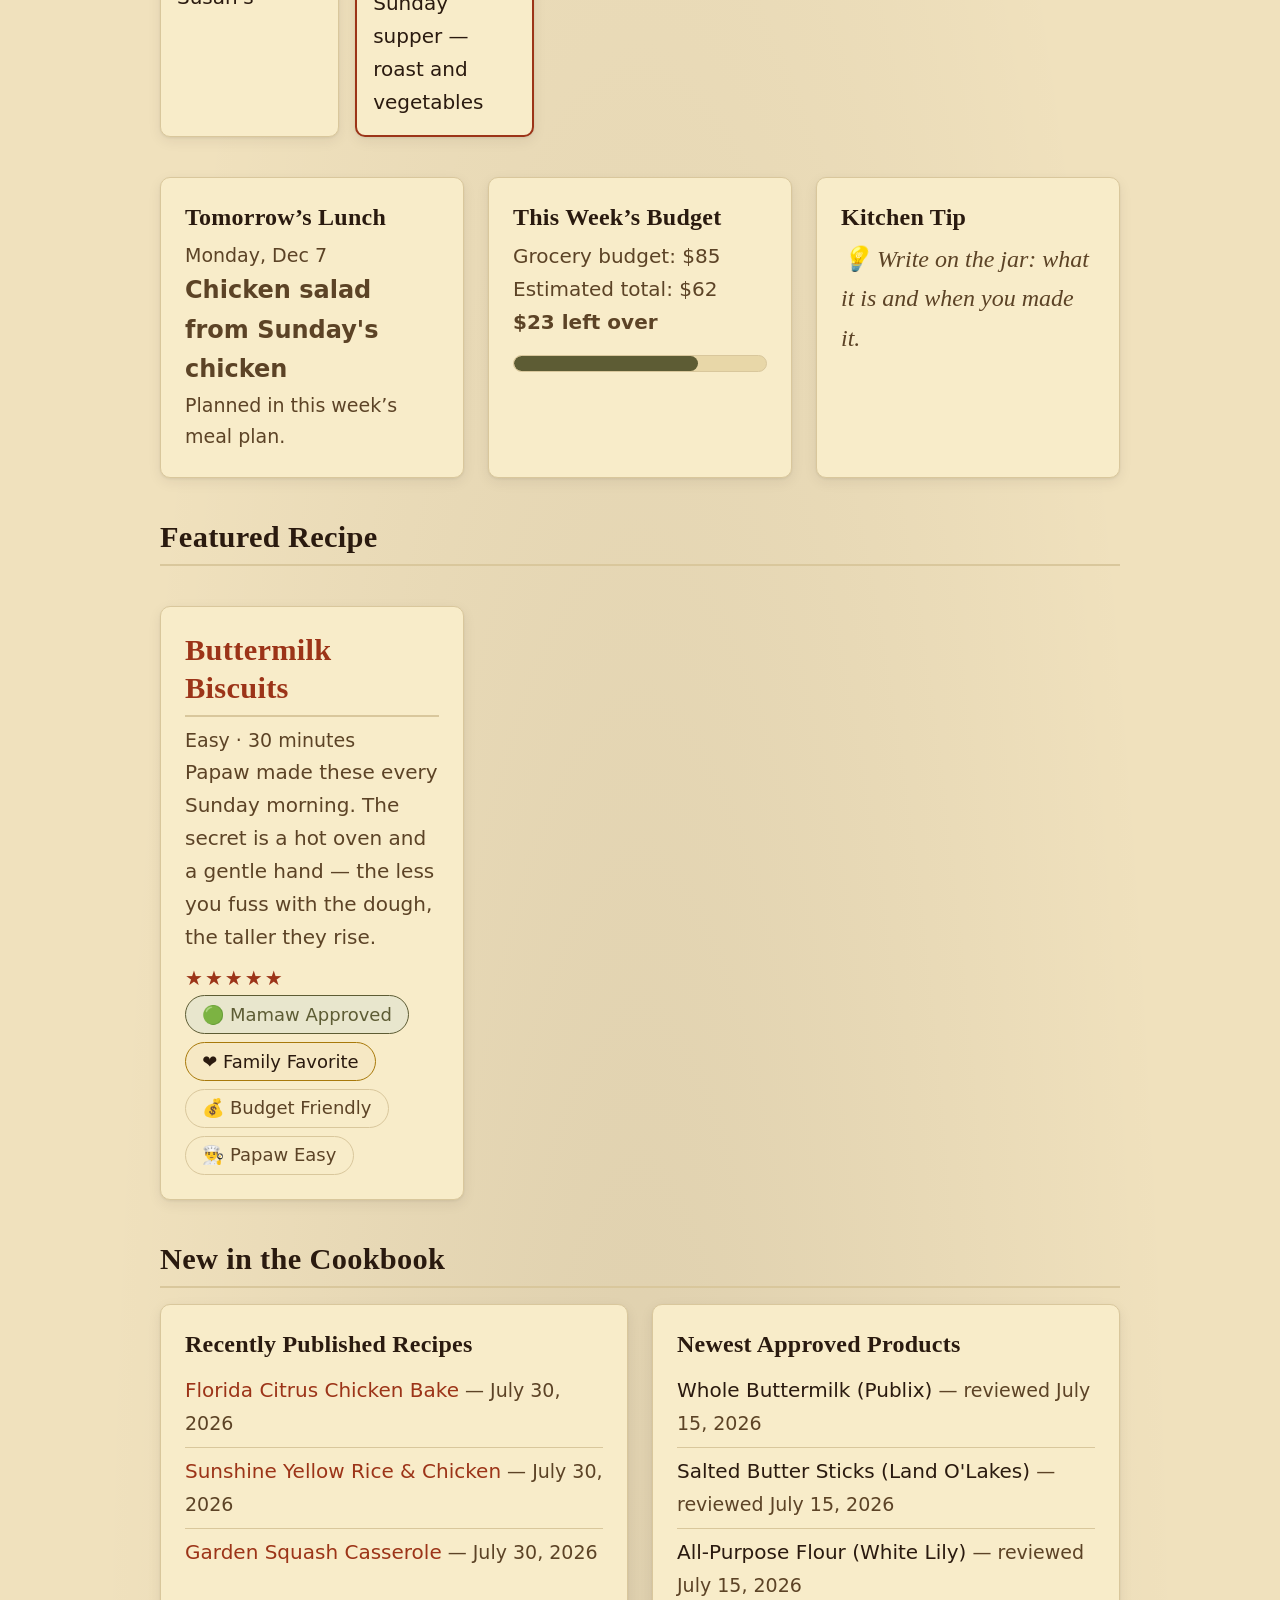
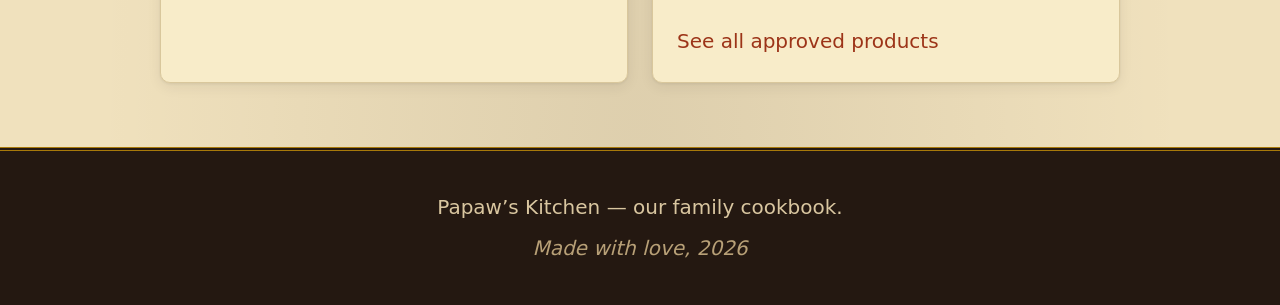
==== commit 21bf3f50: "Overhaul theme to an old Western picture-show look - Retune every design token in css/main.css to a " ====
--- a/index.html
+++ b/index.html
@@ -7,6 +7,9 @@
   <meta name="description" content="Papaw’s Kitchen: our family cookbook. Recipes, weekly meal plans, and shopping lists, made with love.">
   <link rel="stylesheet" href="css/main.css">
   <link rel="stylesheet" href="css/print.css" media="print">
+  <link rel="preconnect" href="https://fonts.googleapis.com">
+  <link rel="preconnect" href="https://fonts.gstatic.com" crossorigin>
+  <link rel="stylesheet" href="https://fonts.googleapis.com/css2?family=Rye&display=swap">
   <script src="js/layout.js" defer></script>
   <script src="js/storage.js" defer></script>
   <script src="js/data.js" defer></script>
--- a/css/main.css
+++ b/css/main.css
@@ -1,25 +1,34 @@
 /* ==========================================================================
    Papaw's Kitchen — main stylesheet
+   Theme: an old Western picture-show — sun-baked parchment, saddle
+   leather, rust and sagebrush, brass tin-star gold, dusk at the footer.
    Design tokens first: the whole site's look is tuned from this block.
    ========================================================================== */
 
 :root {
-  /* Color — warm, high contrast (all pairings meet WCAG AA or better) */
-  --color-bg: #fbf7f0;          /* warm cream page background */
-  --color-surface: #fffdf8;     /* card background */
-  --color-text: #33261a;        /* deep brown body text (≈13:1 on cream) */
-  --color-text-soft: #5c4a38;   /* secondary text (≈7:1 on cream) */
-  --color-accent: #8a3319;      /* deep red terracotta — links, buttons (≈7.7:1) */
-  --color-accent-dark: #6b2712; /* hover/active */
-  --color-sage: #5f6f4a;        /* olive-sage — approvals, budget (≈5:1) */
-  --color-sage-soft: #eef0e4;   /* sage-tinted background */
-  --color-border: #e3d7c3;      /* soft card borders */
-  --color-border-strong: #d5c5a6; /* card borders on hover */
-  --color-footer-bg: #f1e8d9;
-
-  /* Type — large and readable */
+  /* Color — sun-bleached, high contrast (all pairings meet WCAG AA or better) */
+  --color-bg: #f0e1bd;            /* sun-bleached parchment page background */
+  --color-surface: #f8ecc9;       /* card background — pale desert paper */
+  --color-text: #2a1a0f;          /* saddle-leather near-black (≈12.9:1 on bg) */
+  --color-text-soft: #5c4326;     /* secondary text, weathered brown (≈7.1:1) */
+  --color-accent: #9c3418;        /* rust / wanted-poster red — links, buttons (≈5.6:1) */
+  --color-accent-dark: #7a2812;   /* hover/active (≈7.6:1) */
+  --color-accent-soft: #f3ddd1;   /* rust-tinted background — errors, pressed/hover states */
+  --color-sage: #5d5c34;          /* sagebrush olive — approvals, budget (≈5.3:1) */
+  --color-sage-soft: #e8e6cd;     /* sage-tinted background */
+  --color-gold: #a8790a;          /* brass / tin-star gold — decorative borders, icons */
+  --color-gold-soft: #f6e8c4;     /* gold-tinted background (favorites) */
+  --color-border: #d9c79c;        /* weathered-wood card borders */
+  --color-border-strong: #b89b66; /* card borders on hover */
+  --color-tile-bg: #e8d7a8;       /* weathered-plank tile — photo placeholders, progress track */
+  --color-footer-bg: #241811;     /* dusk brown — the closing credits of the page */
+  --color-footer-text: #d9c6a0;   /* warm lamp-lit tan on dusk (≈10.3:1) */
+  --color-footer-text-soft: #b8a077; /* dimmer dusk text (≈6.9:1) */
+
+  /* Type — a woodtype display face up top, large and readable below */
   --font-body: system-ui, -apple-system, "Segoe UI", Roboto, "Helvetica Neue", Arial, sans-serif;
   --font-heading: Georgia, "Times New Roman", serif;
+  --font-display: "Rye", var(--font-heading);
   --text-base: 1.25rem;   /* 20px */
   --text-lg: 1.5rem;      /* 24px */
   --text-xl: 1.9rem;      /* ~30px */
@@ -32,9 +41,10 @@
   --space-4: 2.5rem;
   --space-5: 4rem;
 
-  --radius: 12px;
-  --shadow: 0 1px 3px rgba(51, 38, 26, 0.05), 0 4px 14px rgba(51, 38, 26, 0.05);
-  --shadow-hover: 0 2px 6px rgba(51, 38, 26, 0.07), 0 10px 26px rgba(51, 38, 26, 0.08);
+  --radius: 10px;
+  --shadow: 0 1px 3px rgba(42, 26, 15, 0.08), 0 4px 14px rgba(42, 26, 15, 0.07);
+  --shadow-hover: 0 2px 6px rgba(42, 26, 15, 0.1), 0 10px 26px rgba(42, 26, 15, 0.1);
+  --shadow-emboss: inset 0 1px 0 rgba(255, 240, 210, 0.25), inset 0 -2px 0 rgba(30, 16, 6, 0.18);
   --transition: 160ms ease;
   --content-width: 62rem;
 }
@@ -60,9 +70,15 @@
   navigation: auto;
 }
 
+/* A faint sun-bleached vignette — three low-alpha gradients, no image
+   requests, negligible paint cost. Reads as aged paper, not noise. */
 body {
   margin: 0;
-  background: var(--color-bg);
+  background-color: var(--color-bg);
+  background-image:
+    radial-gradient(1100px circle at 12% -8%, rgba(255, 248, 224, 0.55), transparent 55%),
+    radial-gradient(900px circle at 105% 0%, rgba(122, 64, 24, 0.07), transparent 50%),
+    radial-gradient(ellipse at 50% 100%, rgba(30, 17, 8, 0.09), transparent 60%);
   color: var(--color-text);
   font-family: var(--font-body);
   font-size: var(--text-base);
@@ -79,7 +95,13 @@
   text-wrap: balance;           /* headings break evenly instead of orphaning */
 }
 
-h1 { font-size: var(--text-2xl); }
+h1 {
+  font-family: var(--font-display);
+  font-weight: normal;          /* Rye is a single display weight */
+  letter-spacing: 0.02em;
+  font-size: var(--text-2xl);
+}
+
 h2 { font-size: var(--text-xl); }
 h3 { font-size: var(--text-lg); }
 
@@ -180,12 +202,14 @@
   text-align: center;
   padding: var(--space-4) var(--space-2) var(--space-2);
   background: var(--color-surface);
+  border-bottom: 4px double var(--color-border-strong);
 }
 
 .site-title {
-  font-family: var(--font-heading);
+  font-family: var(--font-display);
   font-size: var(--text-2xl);
-  font-weight: bold;
+  font-weight: normal;
+  letter-spacing: 0.02em;
   margin: 0;
 }
 
@@ -212,7 +236,7 @@
     position: sticky;
     top: 0;
     z-index: 20;
-    box-shadow: 0 2px 10px rgba(51, 38, 26, 0.05);
+    box-shadow: 0 2px 10px rgba(42, 26, 15, 0.08);
   }
 }
 
@@ -233,12 +257,16 @@
   border-radius: 999px;
   text-decoration: none;
   color: var(--color-text);
+  font-size: 0.92em;
+  font-weight: bold;
+  text-transform: uppercase;
+  letter-spacing: 0.05em;
   border: 1px solid transparent;
   transition: background var(--transition), border-color var(--transition), color var(--transition);
 }
 
 .site-nav a:hover {
-  border-color: var(--color-border);
+  border-color: var(--color-border-strong);
   background: var(--color-bg);
   color: var(--color-text);
 }
@@ -246,7 +274,7 @@
 .site-nav a[aria-current="page"] {
   background: var(--color-accent);
   color: #fff;
-  font-weight: bold;
+  box-shadow: var(--shadow-emboss);
 }
 
 /* --------------------------------------------------------------------------
@@ -301,12 +329,25 @@
   }
 }
 
-.card {
-  position: relative;            /* anchors the stretched heading link */
+/* Shared panel styling — every card-like surface in the site (recipe
+   cards, hero, fieldsets, list rows) draws from one rule so the paper
+   background, border, radius, and shadow stay in lockstep. */
+.card,
+.hero,
+.meal-card,
+.recipe-meta,
+.recipe-form fieldset,
+.submission-row,
+.review-row,
+.local-list li {
   background: var(--color-surface);
   border: 1px solid var(--color-border);
   border-radius: var(--radius);
   box-shadow: var(--shadow);
+}
+
+.card {
+  position: relative;            /* anchors the stretched heading link */
   padding: var(--space-3);
   transition: transform var(--transition), box-shadow var(--transition), border-color var(--transition);
 }
@@ -380,9 +421,11 @@
   padding: 0.6em 1.5em;          /* comfortably larger than 44px tall */
   font-size: var(--text-base);
   font-family: var(--font-body);
+  font-weight: bold;
+  letter-spacing: 0.02em;
   text-decoration: none;
   cursor: pointer;
-  box-shadow: var(--shadow);
+  box-shadow: var(--shadow), var(--shadow-emboss);
   transition: background var(--transition), transform var(--transition), box-shadow var(--transition);
 }
 
@@ -390,7 +433,7 @@
   background: var(--color-accent-dark);
   color: #fff;
   transform: translateY(-1px);
-  box-shadow: var(--shadow-hover);
+  box-shadow: var(--shadow-hover), var(--shadow-emboss);
 }
 
 .button:active {
@@ -412,10 +455,6 @@
 }
 
 .hero {
-  background: var(--color-surface);
-  border: 1px solid var(--color-border);
-  border-radius: var(--radius);
-  box-shadow: var(--shadow);
   padding: var(--space-4) var(--space-3);
   margin-top: var(--space-3);
 }
@@ -433,7 +472,7 @@
   display: grid;
   place-items: center;
   height: 7rem;
-  background: var(--color-footer-bg);
+  background: var(--color-tile-bg);
   border-radius: calc(var(--radius) - 4px);
   margin-bottom: var(--space-2);
   font-size: 3.2rem;
@@ -486,10 +525,6 @@
 
 .meal-card {
   position: relative;
-  background: var(--color-surface);
-  border: 1px solid var(--color-border);
-  border-radius: var(--radius);
-  box-shadow: var(--shadow);
   padding: var(--space-2);
   transition: transform var(--transition), box-shadow var(--transition), border-color var(--transition);
 }
@@ -552,7 +587,7 @@
 /* Budget progress bar */
 .progress {
   height: 1.1rem;
-  background: var(--color-footer-bg);
+  background: var(--color-tile-bg);
   border: 1px solid var(--color-border);
   border-radius: 999px;
   overflow: hidden;
@@ -586,9 +621,11 @@
   color: var(--color-text-soft);
 }
 
+/* Favorites wear the brass of a tin star */
 .badge-favorite {
-  border-color: var(--color-accent);
-  color: var(--color-accent);
+  background: var(--color-gold-soft);
+  border-color: var(--color-gold);
+  color: var(--color-text);
 }
 
 /* Approvals wear the olive-sage of the palette — calm, not celebratory */
@@ -598,6 +635,132 @@
   color: var(--color-sage);
 }
 
+/* Editorial status chips */
+.status-badge {
+  font-size: 0.8em;
+  vertical-align: 0.1em;
+}
+
+.status-published {
+  background: var(--color-sage-soft);
+  border-color: var(--color-sage);
+  color: var(--color-sage);
+}
+
+.status-tested {
+  border-color: var(--color-sage);
+  color: var(--color-sage);
+}
+
+.status-draft,
+.status-archived {
+  color: var(--color-text-soft);
+  font-style: italic;
+}
+
+.status-under-review {
+  border-color: var(--color-border-strong);
+  color: var(--color-text-soft);
+}
+
+/* --------------------------------------------------------------------------
+   Editorial: colophon, checklist, journal (recipe pages)
+   -------------------------------------------------------------------------- */
+
+.recipe-colophon {
+  color: var(--color-text-soft);
+  font-size: 0.92em;
+  margin: calc(-1 * var(--space-1)) 0 var(--space-2);
+}
+
+.editorial-panel {
+  background: var(--color-surface);
+  border: 1px dashed var(--color-border-strong);
+  border-radius: var(--radius);
+  padding: var(--space-2) var(--space-3);
+  margin: var(--space-3) 0;
+}
+
+.editorial-panel summary {
+  font-weight: bold;
+  cursor: pointer;
+  padding: 0.3em 0;          /* comfortable tap target */
+}
+
+.checklist {
+  list-style: none;
+  margin: var(--space-2) 0;
+  padding: 0;
+}
+
+.checklist li {
+  padding: 0.25em 0;
+}
+
+.check-mark {
+  display: inline-block;
+  width: 1.4em;
+  font-weight: bold;
+}
+
+.check-done .check-mark {
+  color: var(--color-sage);
+}
+
+.check-open {
+  color: var(--color-text-soft);
+}
+
+.journal {
+  list-style: none;
+  margin: 0;
+  padding: 0;
+}
+
+.journal li {
+  padding: 0.4em 0;
+  border-bottom: 1px solid var(--color-border);
+}
+
+.journal-date {
+  color: var(--color-accent);
+}
+
+.visually-hidden {
+  position: absolute;
+  width: 1px;
+  height: 1px;
+  overflow: hidden;
+  clip-path: inset(50%);
+  white-space: nowrap;
+}
+
+/* Dashboard "New in the Cookbook" lists */
+.dashboard-grid-2 {
+  margin-top: var(--space-2);
+}
+
+@media (min-width: 62em) {
+  .dashboard-grid-2 {
+    grid-template-columns: repeat(2, 1fr);
+  }
+}
+
+.mini-list {
+  list-style: none;
+  margin: 0 0 var(--space-2);
+  padding: 0;
+}
+
+.mini-list li {
+  padding: 0.35em 0;
+  border-bottom: 1px solid var(--color-border);
+}
+
+.mini-list li:last-child {
+  border-bottom: none;
+}
+
 .stars {
   display: inline-block;
   color: var(--color-accent);
@@ -634,9 +797,6 @@
   display: grid;
   grid-template-columns: repeat(auto-fit, minmax(8.5rem, 1fr));
   gap: var(--space-2);
-  background: var(--color-surface);
-  border: 1px solid var(--color-border);
-  border-radius: var(--radius);
   padding: var(--space-3);
   margin: var(--space-3) 0;
 }
@@ -744,7 +904,7 @@
   display: grid;
   place-items: center;
   height: 5.5rem;
-  background: var(--color-footer-bg);
+  background: var(--color-tile-bg);
   border-radius: calc(var(--radius) - 4px);
   margin-bottom: var(--space-2);
   font-size: var(--text-xl);
@@ -753,6 +913,34 @@
 .product-photo img {
   max-height: 100%;
   border-radius: calc(var(--radius) - 4px);
+}
+
+/* --------------------------------------------------------------------------
+   Why We Chose This + product details
+   -------------------------------------------------------------------------- */
+
+.why-list li {
+  padding: 0.2em 0;
+}
+
+.product-why h4 {
+  margin: var(--space-2) 0 var(--space-1);
+  font-size: 1em;
+}
+
+.product-why ul {
+  margin: 0;
+  padding-left: 1.2em;
+}
+
+.product-detail {
+  font-size: 0.92em;
+  color: var(--color-text-soft);
+  margin: var(--space-1) 0 0;
+}
+
+.product-notes {
+  font-style: italic;
 }
 
 /* --------------------------------------------------------------------------
@@ -778,10 +966,6 @@
    -------------------------------------------------------------------------- */
 
 .recipe-form fieldset {
-  background: var(--color-surface);
-  border: 1px solid var(--color-border);
-  border-radius: var(--radius);
-  box-shadow: var(--shadow);
   padding: var(--space-3);
   margin: 0 0 var(--space-3);
 }
@@ -811,7 +995,8 @@
   flex: 1 1 12rem;
 }
 
-.field label {
+.field label,
+.field-label {
   display: block;
   font-weight: bold;
   margin-bottom: 0.3em;
@@ -835,7 +1020,7 @@
 .recipe-form select {
   font: inherit;
   color: var(--color-text);
-  background: #fff;
+  background: #fffaf0;
   border: 1px solid var(--color-border-strong);
   border-radius: 8px;
   padding: 0.5em 0.7em;         /* ≥44px tall at 20px type */
@@ -853,7 +1038,7 @@
 
 .recipe-form [aria-invalid="true"] {
   border-color: var(--color-accent);
-  background: #fdf3ef;
+  background: var(--color-accent-soft);
 }
 
 .field-error {
@@ -864,7 +1049,7 @@
 }
 
 .form-alert {
-  background: #fdf3ef;
+  background: var(--color-accent-soft);
   border: 2px solid var(--color-accent);
   border-radius: var(--radius);
   padding: var(--space-2) var(--space-3);
@@ -939,7 +1124,7 @@
 }
 
 .button-secondary:hover {
-  background: #f7ebe4;
+  background: var(--color-accent-soft);
   color: var(--color-accent-dark);
 }
 
@@ -984,9 +1169,6 @@
   gap: var(--space-1);
   align-items: center;
   justify-content: space-between;
-  background: var(--color-surface);
-  border: 1px solid var(--color-border);
-  border-radius: var(--radius);
   padding: var(--space-2) var(--space-3);
   margin-bottom: var(--space-2);
 }
@@ -1001,15 +1183,202 @@
 }
 
 /* --------------------------------------------------------------------------
+   Ingredient library + submission/import workflow
+   -------------------------------------------------------------------------- */
+
+.hub-actions {
+  display: flex;
+  flex-wrap: wrap;
+  gap: var(--space-2);
+  margin: var(--space-3) 0;
+}
+
+/* Square photo tile; shows a category emoji when there's no image */
+.ingredient-photo {
+  display: grid;
+  place-items: center;
+  aspect-ratio: 4 / 3;
+  background: var(--color-tile-bg);
+  border-radius: calc(var(--radius) - 4px);
+  margin-bottom: var(--space-2);
+  font-size: var(--text-2xl);
+  overflow: hidden;
+}
+
+.ingredient-photo img {
+  width: 100%;
+  height: 100%;
+  object-fit: cover;
+}
+
+.ingredient-card h2 {
+  font-size: var(--text-lg);
+  margin-bottom: var(--space-1);
+}
+
+/* A thumbnail-sized tile for the batch and review rows */
+.submission-row .ingredient-photo,
+.review-row .ingredient-photo {
+  aspect-ratio: 1 / 1;
+  width: 4rem;
+  flex: 0 0 4rem;
+  margin: 0;
+  font-size: var(--text-lg);
+}
+
+.submission-list,
+.review-list {
+  list-style: none;
+  margin: var(--space-2) 0;
+  padding: 0;
+}
+
+.submission-row,
+.review-row {
+  display: flex;
+  align-items: center;
+  gap: var(--space-2);
+  padding: var(--space-2);
+  margin-bottom: var(--space-2);
+}
+
+.submission-info {
+  display: flex;
+  flex-direction: column;
+  gap: 0.15em;
+  flex: 1 1 auto;
+  min-width: 0;
+}
+
+/* Remove button hugs the right edge; goes full width when the row wraps */
+.submission-row .row-remove {
+  margin-left: auto;
+  align-self: center;
+}
+
+.submission-name {
+  font-weight: bold;
+  font-size: var(--text-lg);
+}
+
+.image-preview {
+  margin-top: var(--space-2);
+}
+
+.image-preview img {
+  max-width: 12rem;
+  border-radius: var(--radius);
+  border: 1px solid var(--color-border);
+}
+
+/* A big, obvious file picker replacing the tiny native "Choose File".
+   The real input is visually hidden but still focusable; clicking the
+   label opens the device's photo library / file chooser. */
+.file-pick {
+  display: inline-flex;
+  align-items: center;
+  justify-content: center;
+  gap: 0.5em;
+  width: 100%;
+  max-width: 22rem;
+  padding: 0.8em 1.2em;          /* comfortably tall tap target */
+  border-radius: 999px;
+  border: 1px solid var(--color-accent);
+  background: var(--color-surface);
+  color: var(--color-accent);
+  font-weight: bold;
+  cursor: pointer;
+  transition: background var(--transition);
+}
+
+.file-pick:hover {
+  background: var(--color-accent-soft);
+}
+
+.file-pick:focus-within {
+  outline: 3px solid var(--color-accent);
+  outline-offset: 3px;
+}
+
+.file-pick input[type="file"] {
+  position: absolute;
+  width: 1px;
+  height: 1px;
+  padding: 0;
+  margin: -1px;
+  overflow: hidden;
+  clip-path: inset(50%);
+  white-space: nowrap;
+}
+
+/* Approve / reject controls in the review list */
+.review-controls {
+  display: flex;
+  gap: var(--space-1);
+  flex-wrap: wrap;
+  flex: 0 0 auto;
+}
+
+.decision-btn {
+  font: inherit;
+  font-weight: bold;
+  border-radius: 999px;
+  padding: 0.5em 1.1em;         /* comfortable tap target */
+  cursor: pointer;
+  border: 1px solid var(--color-border-strong);
+  background: var(--color-surface);
+  color: var(--color-text-soft);
+  transition: background var(--transition), border-color var(--transition), color var(--transition);
+}
+
+.approve-btn[aria-pressed="true"] {
+  background: var(--color-sage-soft);
+  border-color: var(--color-sage);
+  color: var(--color-sage);
+}
+
+.reject-btn[aria-pressed="true"] {
+  background: var(--color-accent-soft);
+  border-color: var(--color-accent);
+  color: var(--color-accent);
+}
+
+.review-row.is-rejected {
+  opacity: 0.55;
+}
+
+@media (max-width: 40em) {
+  .submission-row,
+  .review-row {
+    flex-wrap: wrap;
+  }
+  .review-controls {
+    width: 100%;
+  }
+  .decision-btn {
+    flex: 1 1 auto;
+  }
+  /* Full-width Remove under the wrapped ingredient — easy to tap */
+  .submission-row .row-remove {
+    width: 100%;
+    margin: var(--space-1) 0 0;
+  }
+  .file-pick {
+    max-width: none;
+  }
+}
+
+/* --------------------------------------------------------------------------
    Footer
    -------------------------------------------------------------------------- */
 
+/* Dusk falls at the bottom of every page — the closing shot */
 .site-footer {
   background: var(--color-footer-bg);
-  border-top: 1px solid var(--color-border);
+  border-top: 4px double var(--color-gold);
   text-align: center;
   padding: var(--space-4) var(--space-2);
-  color: var(--color-text-soft);
+  color: var(--color-footer-text);
 }
 
 .site-footer p {
@@ -1018,4 +1387,6 @@
 
 .site-footer p:last-child {
   margin-bottom: 0;
-}
+  color: var(--color-footer-text-soft);
+  font-style: italic;
+}
--- a/css/print.css
+++ b/css/print.css
@@ -25,8 +25,29 @@
 .product-photo,
 .meal-icon,
 .card-icon,
+.status-badge,
+.editorial-panel,
 .no-print {
   display: none !important;
+}
+
+/* Attractive page breaks: no widowed lines, no orphaned headings,
+   and the facts box never splits across pages. */
+p,
+li {
+  orphans: 3;
+  widows: 3;
+}
+
+.recipe-meta {
+  page-break-inside: avoid;
+}
+
+/* The colophon prints — origin and version belong in a real cookbook */
+.recipe-colophon {
+  color: #000;
+  font-style: italic;
+  font-size: 10.5pt;
 }
 
 main {
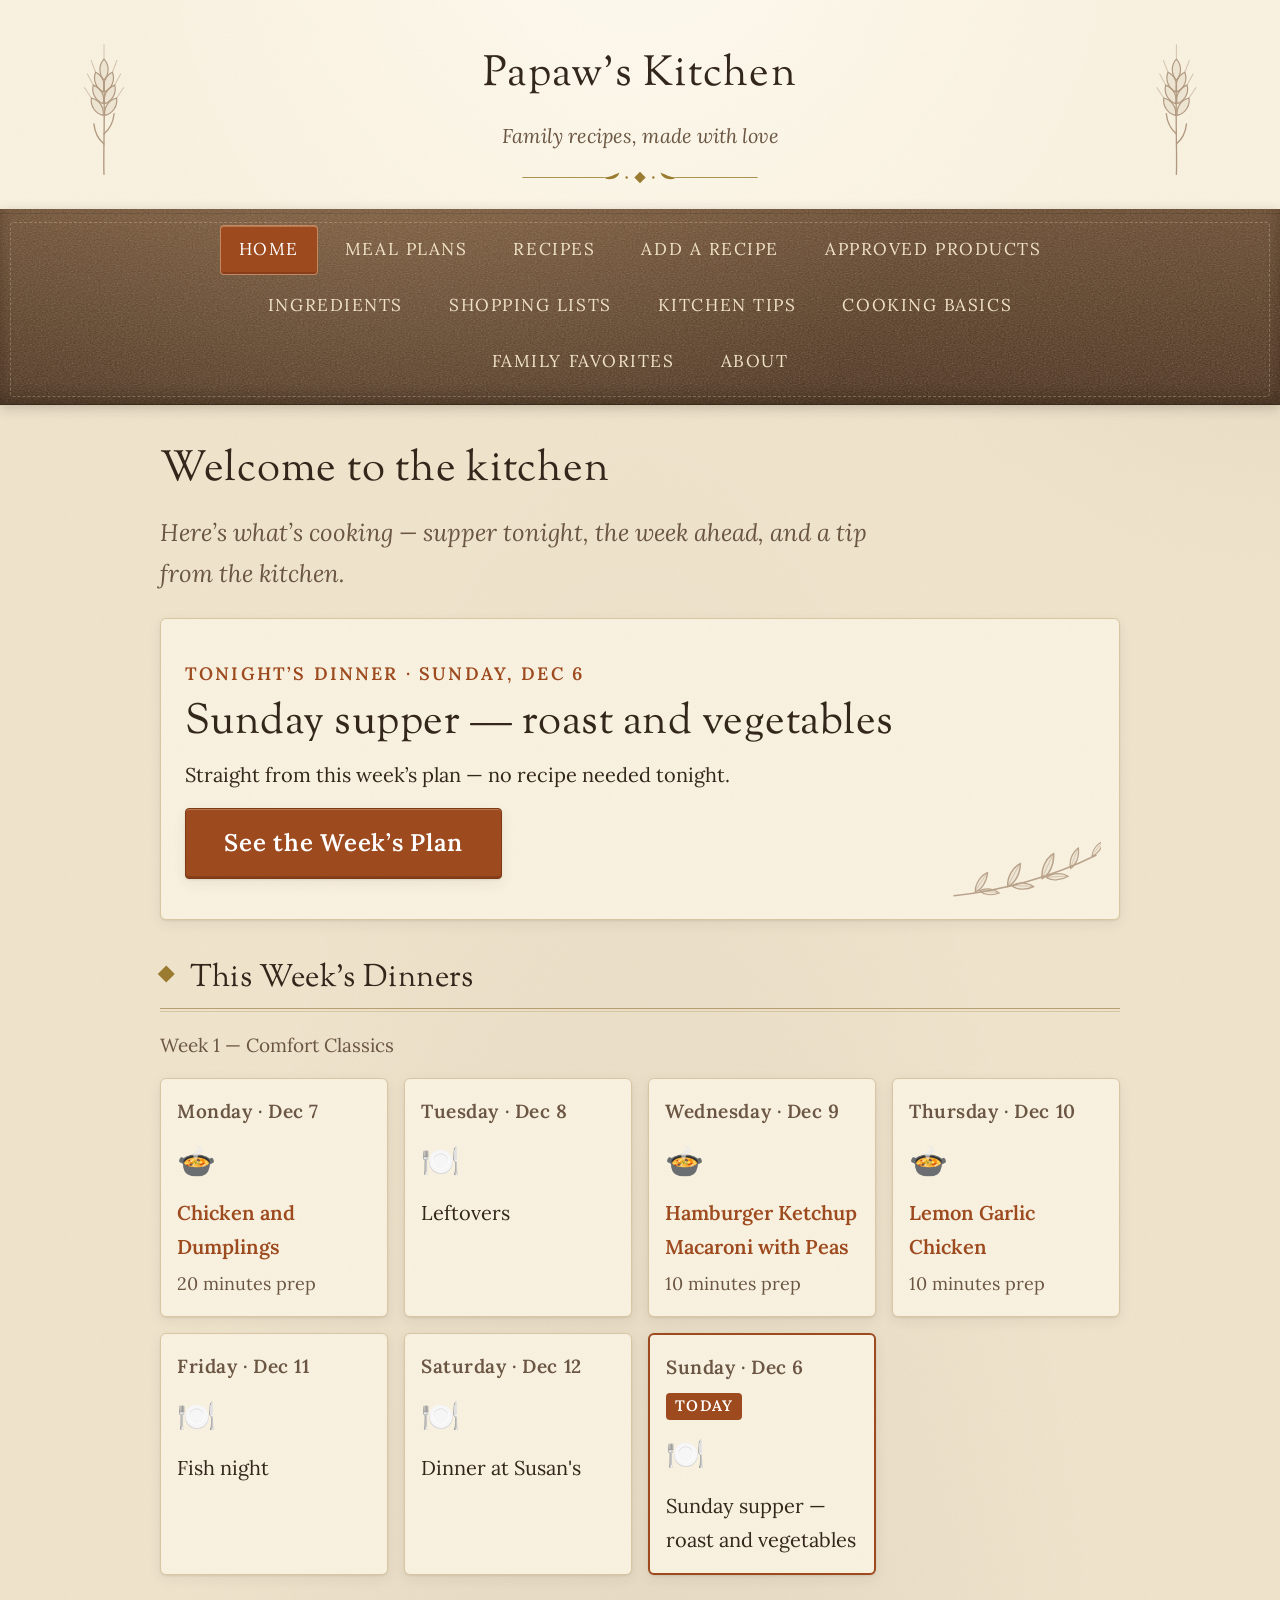
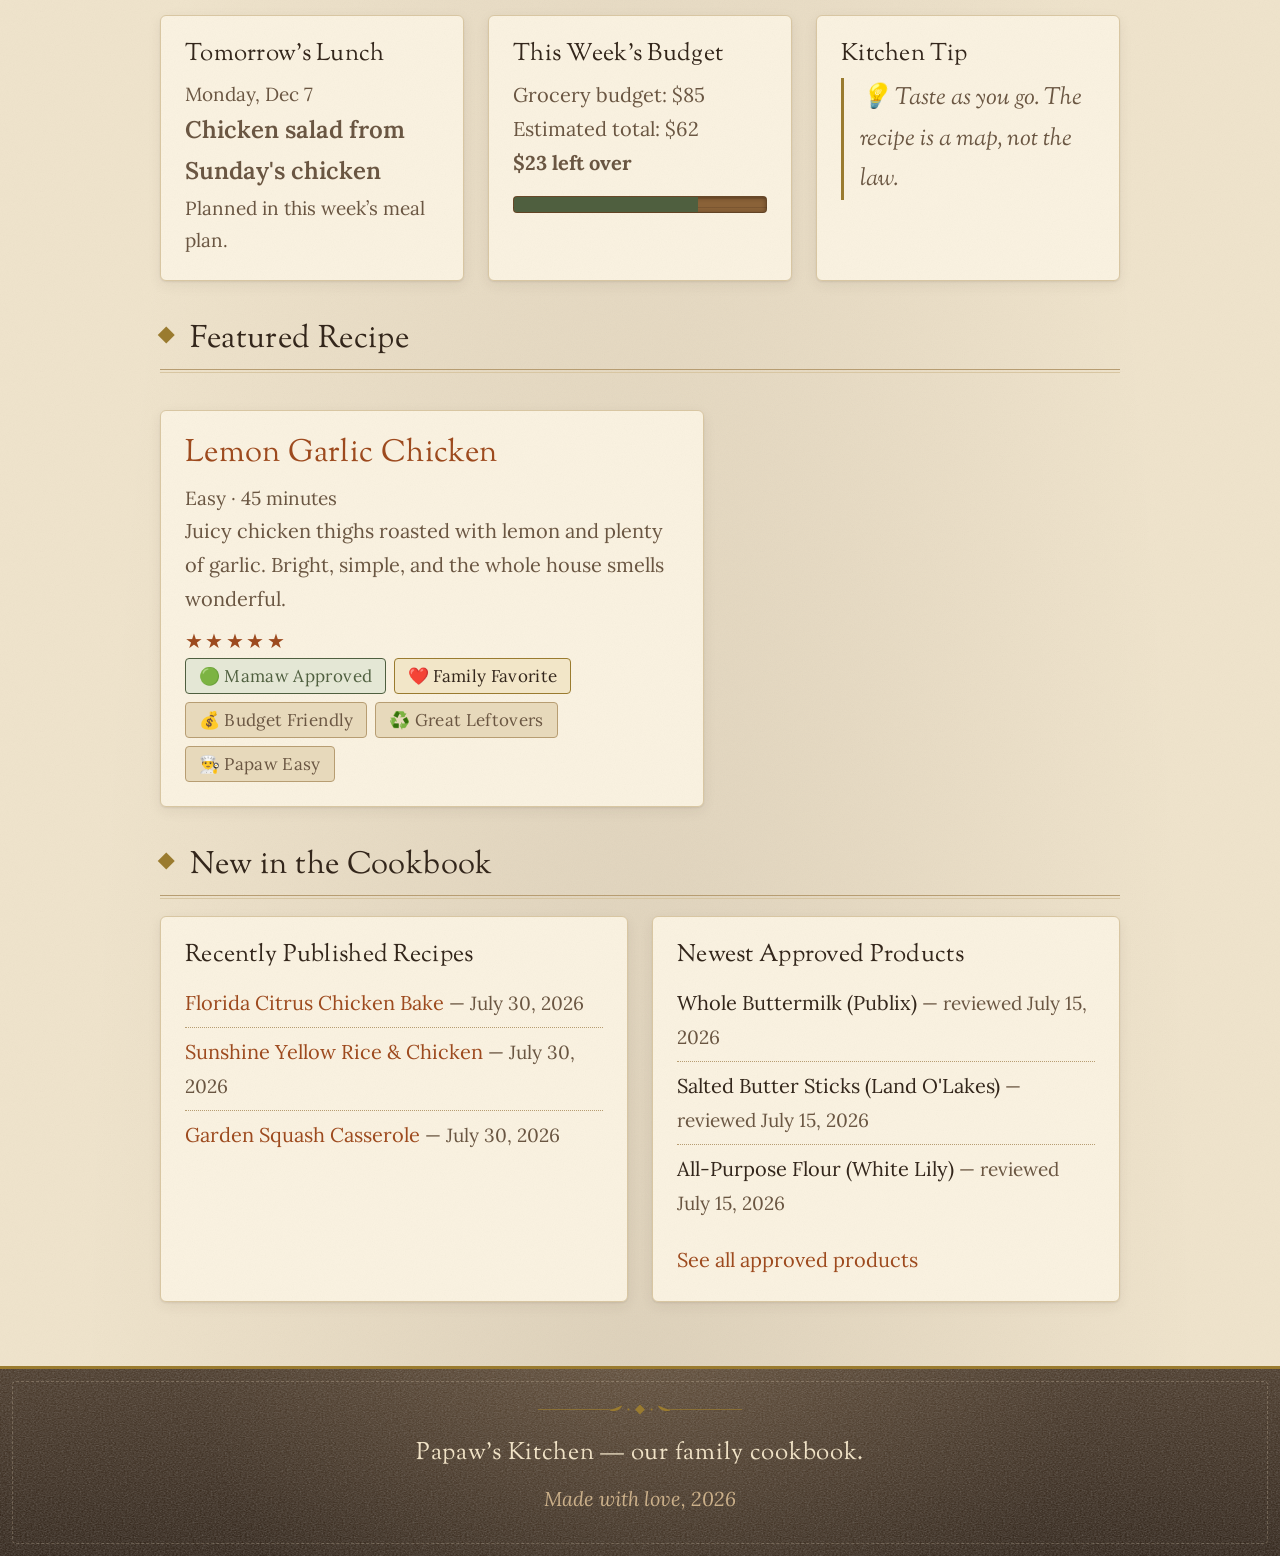
==== commit 71da8260: "Redesign as an heirloom frontier cookbook Replaces the old Western picture-show theme with something" ====
--- a/index.html
+++ b/index.html
@@ -9,7 +9,7 @@
   <link rel="stylesheet" href="css/print.css" media="print">
   <link rel="preconnect" href="https://fonts.googleapis.com">
   <link rel="preconnect" href="https://fonts.gstatic.com" crossorigin>
-  <link rel="stylesheet" href="https://fonts.googleapis.com/css2?family=Rye&display=swap">
+  <link rel="stylesheet" href="https://fonts.googleapis.com/css2?family=Lora:ital,wght@0,400..700;1,400..700&family=Sorts+Mill+Goudy:ital@0;1&display=swap">
   <script src="js/layout.js" defer></script>
   <script src="js/storage.js" defer></script>
   <script src="js/data.js" defer></script>
--- a/css/main.css
+++ b/css/main.css
@@ -1,38 +1,44 @@
 /* ==========================================================================
    Papaw's Kitchen — main stylesheet
-   Theme: an old Western picture-show — sun-baked parchment, saddle
-   leather, rust and sagebrush, brass tin-star gold, dusk at the footer.
+   Theme: an heirloom frontier cookbook. Warm parchment pages, a distressed
+   leather binding at the head and foot, weathered wood where the food sits,
+   brass rules, sage and burnt orange, and a few botanical sprigs in the
+   margins. Handcrafted and welcoming — never a costume.
    Design tokens first: the whole site's look is tuned from this block.
    ========================================================================== */
 
 :root {
-  /* Color — sun-bleached, high contrast (all pairings meet WCAG AA or better) */
-  --color-bg: #f0e1bd;            /* sun-bleached parchment page background */
-  --color-surface: #f8ecc9;       /* card background — pale desert paper */
-  --color-text: #2a1a0f;          /* saddle-leather near-black (≈12.9:1 on bg) */
-  --color-text-soft: #5c4326;     /* secondary text, weathered brown (≈7.1:1) */
-  --color-accent: #9c3418;        /* rust / wanted-poster red — links, buttons (≈5.6:1) */
-  --color-accent-dark: #7a2812;   /* hover/active (≈7.6:1) */
-  --color-accent-soft: #f3ddd1;   /* rust-tinted background — errors, pressed/hover states */
-  --color-sage: #5d5c34;          /* sagebrush olive — approvals, budget (≈5.3:1) */
-  --color-sage-soft: #e8e6cd;     /* sage-tinted background */
-  --color-gold: #a8790a;          /* brass / tin-star gold — decorative borders, icons */
-  --color-gold-soft: #f6e8c4;     /* gold-tinted background (favorites) */
-  --color-border: #d9c79c;        /* weathered-wood card borders */
-  --color-border-strong: #b89b66; /* card borders on hover */
-  --color-tile-bg: #e8d7a8;       /* weathered-plank tile — photo placeholders, progress track */
-  --color-footer-bg: #241811;     /* dusk brown — the closing credits of the page */
-  --color-footer-text: #d9c6a0;   /* warm lamp-lit tan on dusk (≈10.3:1) */
-  --color-footer-text-soft: #b8a077; /* dimmer dusk text (≈6.9:1) */
-
-  /* Type — a woodtype display face up top, large and readable below */
-  --font-body: system-ui, -apple-system, "Segoe UI", Roboto, "Helvetica Neue", Arial, sans-serif;
-  --font-heading: Georgia, "Times New Roman", serif;
-  --font-display: "Rye", var(--font-heading);
-  --text-base: 1.25rem;   /* 20px */
+  /* Color — earthy and low-glare (all text pairings meet WCAG AA or better) */
+  --color-bg: #efe3cb;            /* warm parchment page */
+  --color-bg-deep: #e7d9bb;       /* the same paper, one shade weathered */
+  --color-surface: #faf2e0;       /* recipe-card paper — the freshest sheet */
+  --color-text: #33261b;          /* walnut ink (≈11.5:1 on bg, 13.1:1 on card) */
+  --color-text-soft: #6a5642;     /* faded ink, secondary text (≈5.5:1 / 6.2:1) */
+  --color-accent: #9d4a1e;        /* burnt orange — links, buttons (≈4.8:1 / 5.5:1) */
+  --color-accent-dark: #7d3915;   /* hover/active (≈7.6:1 on card) */
+  --color-accent-soft: #f4e2d3;   /* orange-tinted wash — errors, pressed states */
+  --color-sage: #4f5f3f;          /* sage green — approvals, budget (≈5.4:1 / 6.2:1) */
+  --color-sage-soft: #e4e7d5;     /* sage-tinted wash */
+  --color-gold: #9a7b2f;          /* antique brass — rules, diamonds, ornaments */
+  --color-gold-deep: #80621f;     /* brass dark enough to carry small text */
+  --color-gold-soft: #f2e6c8;     /* brass-tinted wash (favorites) */
+  --color-border: #d8c6a2;        /* soft edge of an aged page */
+  --color-border-strong: #b79d72; /* the same edge, pressed harder */
+  --color-tile-bg: #8a6238;       /* weathered board — photo tiles, progress track */
+  --color-leather: #5b3a1e;       /* saddle leather */
+  --color-leather-dark: #3a2a1c;  /* the shadowed side of the same hide */
+  --color-leather-text: #f0e2c6;  /* lamp-lit cream on leather (≈8:1) */
+  --color-leather-text-soft: #cbb08a; /* dimmer, still legible (≈4.9:1) */
+
+  /* Type — old-style serifs throughout, set large. Goudy for display
+     (American, 1910s, warm); Lora for everything meant to be read. */
+  --font-body: "Lora", Georgia, "Iowan Old Style", "Palatino Linotype", "Book Antiqua", serif;
+  --font-display: "Sorts Mill Goudy", "Goudy Old Style", Georgia, "Times New Roman", serif;
+  --font-heading: var(--font-display);
+  --text-base: 1.25rem;   /* 20px — big enough to read from across the counter */
   --text-lg: 1.5rem;      /* 24px */
-  --text-xl: 1.9rem;      /* ~30px */
-  --text-2xl: 2.4rem;     /* ~38px */
+  --text-xl: 1.95rem;     /* ~31px */
+  --text-2xl: 2.6rem;     /* ~42px */
 
   /* Spacing scale — generous air everywhere */
   --space-1: 0.5rem;
@@ -41,12 +47,31 @@
   --space-4: 2.5rem;
   --space-5: 4rem;
 
-  --radius: 10px;
-  --shadow: 0 1px 3px rgba(42, 26, 15, 0.08), 0 4px 14px rgba(42, 26, 15, 0.07);
-  --shadow-hover: 0 2px 6px rgba(42, 26, 15, 0.1), 0 10px 26px rgba(42, 26, 15, 0.1);
-  --shadow-emboss: inset 0 1px 0 rgba(255, 240, 210, 0.25), inset 0 -2px 0 rgba(30, 16, 6, 0.18);
+  /* Letterpress geometry: shallow corners, not app-store pills */
+  --radius: 6px;
+  --radius-sm: 4px;
+  --shadow: 0 1px 2px rgba(51, 38, 27, 0.09), 0 4px 14px rgba(51, 38, 27, 0.07);
+  --shadow-hover: 0 2px 5px rgba(51, 38, 27, 0.11), 0 10px 26px rgba(51, 38, 27, 0.1);
+  --shadow-emboss: inset 0 1px 0 rgba(255, 244, 220, 0.28), inset 0 -2px 0 rgba(40, 24, 10, 0.2);
   --transition: 160ms ease;
   --content-width: 62rem;
+
+  /* Textures — all generated inline, no image requests, negligible paint cost.
+     Paper is a fine fibre grain; leather is a coarser, stretched grain. */
+  --texture-paper: url("data:image/svg+xml,%3Csvg xmlns='http://www.w3.org/2000/svg' width='180' height='180'%3E%3Cfilter id='p'%3E%3CfeTurbulence type='fractalNoise' baseFrequency='0.9' numOctaves='4' stitchTiles='stitch'/%3E%3CfeColorMatrix type='saturate' values='0'/%3E%3C/filter%3E%3Crect width='180' height='180' filter='url(%23p)' opacity='0.055'/%3E%3C/svg%3E");
+  --texture-leather: url("data:image/svg+xml,%3Csvg xmlns='http://www.w3.org/2000/svg' width='220' height='220'%3E%3Cfilter id='l'%3E%3CfeTurbulence type='fractalNoise' baseFrequency='0.55 0.85' numOctaves='5' stitchTiles='stitch'/%3E%3CfeColorMatrix type='saturate' values='0'/%3E%3C/filter%3E%3Crect width='220' height='220' filter='url(%23l)' opacity='0.3'/%3E%3C/svg%3E");
+  /* Sawn board: grain lines running the length of the plank */
+  --texture-wood:
+    repeating-linear-gradient(0deg,
+      rgba(40, 24, 10, 0) 0 4px,
+      rgba(40, 24, 10, 0.16) 4px 5px,
+      rgba(40, 24, 10, 0) 5px 13px,
+      rgba(40, 24, 10, 0.1) 13px 15px,
+      rgba(40, 24, 10, 0) 15px 26px,
+      rgba(40, 24, 10, 0.2) 26px 27px,
+      rgba(40, 24, 10, 0) 27px 39px,
+      rgba(255, 226, 186, 0.07) 39px 40px,
+      rgba(40, 24, 10, 0) 40px 52px);
 }
 
 /* --------------------------------------------------------------------------
@@ -70,36 +95,37 @@
   navigation: auto;
 }
 
-/* A faint sun-bleached vignette — three low-alpha gradients, no image
-   requests, negligible paint cost. Reads as aged paper, not noise. */
+/* Aged paper: a fibre grain, a warm light from the upper left, and the
+   soft browning an old page picks up at its edges. */
 body {
   margin: 0;
   background-color: var(--color-bg);
   background-image:
-    radial-gradient(1100px circle at 12% -8%, rgba(255, 248, 224, 0.55), transparent 55%),
-    radial-gradient(900px circle at 105% 0%, rgba(122, 64, 24, 0.07), transparent 50%),
-    radial-gradient(ellipse at 50% 100%, rgba(30, 17, 8, 0.09), transparent 60%);
+    var(--texture-paper),
+    radial-gradient(1200px circle at 10% -10%, rgba(255, 250, 232, 0.6), transparent 55%),
+    radial-gradient(900px circle at 100% 4%, rgba(138, 98, 56, 0.09), transparent 50%),
+    radial-gradient(ellipse at 50% 100%, rgba(58, 42, 28, 0.1), transparent 62%);
   color: var(--color-text);
   font-family: var(--font-body);
   font-size: var(--text-base);
-  line-height: 1.65;
-}
-
+  line-height: 1.7;
+}
+
+/* Goudy has one weight and it is the right one — no synthetic bold anywhere. */
 h1,
 h2,
 h3 {
   font-family: var(--font-heading);
-  line-height: 1.25;
+  font-weight: normal;
+  line-height: 1.24;
   margin: 0 0 var(--space-2);
-  letter-spacing: 0.01em;
+  letter-spacing: 0.012em;
   text-wrap: balance;           /* headings break evenly instead of orphaning */
 }
 
 h1 {
-  font-family: var(--font-display);
-  font-weight: normal;          /* Rye is a single display weight */
-  letter-spacing: 0.02em;
   font-size: var(--text-2xl);
+  letter-spacing: 0.018em;
 }
 
 h2 { font-size: var(--text-xl); }
@@ -117,7 +143,8 @@
 a {
   color: var(--color-accent);
   text-decoration: underline;
-  text-underline-offset: 0.15em;
+  text-decoration-thickness: 1px;
+  text-underline-offset: 0.16em;
 }
 
 a:hover {
@@ -128,7 +155,7 @@
 :focus-visible {
   outline: 3px solid var(--color-accent);
   outline-offset: 3px;
-  border-radius: 4px;
+  border-radius: 3px;
 }
 
 @media (prefers-reduced-motion: reduce) {
@@ -173,6 +200,21 @@
 .card-grid .card:nth-child(5), .meal-week .meal-card:nth-child(5) { animation-delay: 200ms; }
 .card-grid .card:nth-child(n+6), .meal-week .meal-card:nth-child(n+6) { animation-delay: 250ms; }
 
+/* A brass lozenge — the one Western flourish, used as a bullet and as the
+   mark before every section heading. Saddle-blanket diamond, printer's mark.
+   Section headings are matched as direct children only: cards nested inside
+   a section carry their own titles and must not inherit the chapter mark. */
+.content-section > h2::before,
+.ingredients li::before,
+.why-list li::before {
+  content: "";
+  display: inline-block;
+  width: 0.4em;
+  height: 0.4em;
+  background: var(--color-gold);
+  transform: rotate(45deg);
+}
+
 /* --------------------------------------------------------------------------
    Skip link (injected by layout.js, first focusable element on the page)
    -------------------------------------------------------------------------- */
@@ -184,7 +226,8 @@
   background: var(--color-accent);
   color: #fff;
   padding: var(--space-1) var(--space-2);
-  z-index: 10;
+  border-radius: var(--radius-sm);
+  z-index: 30;
 }
 
 .skip-link:focus {
@@ -193,23 +236,48 @@
 }
 
 /* --------------------------------------------------------------------------
-   Header + navigation
-   No hidden menus: every page is one tap away, always visible — on any
-   screen size. On larger screens the nav bar sticks to the top on scroll.
+   Header — the cookbook's title page
    -------------------------------------------------------------------------- */
 
 .site-header {
+  position: relative;
   text-align: center;
-  padding: var(--space-4) var(--space-2) var(--space-2);
-  background: var(--color-surface);
-  border-bottom: 4px double var(--color-border-strong);
+  padding: var(--space-4) var(--space-3) var(--space-3);
+  background-color: var(--color-surface);
+  background-image:
+    var(--texture-paper),
+    radial-gradient(760px circle at 50% -40%, rgba(255, 252, 240, 0.85), transparent 70%);
+  overflow: hidden;
+}
+
+/* Botanical sprigs in the margins, the way an engraver would fill a title
+   page. Decorative only — they vanish where there isn't room. */
+.site-header::before,
+.site-header::after {
+  content: "";
+  position: absolute;
+  top: 50%;
+  width: 3.4rem;
+  height: 9rem;
+  transform: translateY(-50%);
+  background: url("../images/ornaments/wheat-sprig.svg") no-repeat center / contain;
+  opacity: 0.5;
+  pointer-events: none;
+}
+
+.site-header::before { left: 6%; }
+.site-header::after { right: 6%; transform: translateY(-50%) scaleX(-1); }
+
+@media (max-width: 52em) {
+  .site-header::before,
+  .site-header::after { display: none; }
 }
 
 .site-title {
   font-family: var(--font-display);
   font-size: var(--text-2xl);
   font-weight: normal;
-  letter-spacing: 0.02em;
+  letter-spacing: 0.03em;
   margin: 0;
 }
 
@@ -218,15 +286,45 @@
   text-decoration: none;
 }
 
+/* The tagline carries the printer's flourish beneath it */
 .site-tagline {
   color: var(--color-text-soft);
-  margin: var(--space-1) 0 0;
-}
+  font-style: italic;
+  margin: var(--space-1) auto 0;
+  padding-bottom: 2rem;
+  background: url("../images/ornaments/divider.svg") no-repeat center bottom / 15rem auto;
+}
+
+/* --------------------------------------------------------------------------
+   Navigation — a tooled leather binding strip, saddle-stitched.
+   No hidden menus: every page is one tap away, always visible.
+   -------------------------------------------------------------------------- */
 
 .site-nav-bar {
-  background: var(--color-surface);
-  border-bottom: 1px solid var(--color-border);
-  padding: var(--space-1) var(--space-2) var(--space-2);
+  position: relative;
+  padding: var(--space-2) var(--space-2) calc(var(--space-2) + 2px);
+  background-color: var(--color-leather);
+  background-image:
+    /* the sawn board the binding is mounted on, along the top edge */
+    var(--texture-wood),
+    var(--texture-leather),
+    radial-gradient(900px circle at 30% -60%, rgba(255, 214, 160, 0.16), transparent 60%),
+    linear-gradient(180deg, rgba(255, 220, 170, 0.08), rgba(30, 18, 8, 0.32));
+  background-size: 100% 9px, auto, auto, auto;
+  background-repeat: repeat-x, repeat, no-repeat, no-repeat;
+  background-position: top center, center, center, center;
+  border-bottom: 1px solid var(--color-leather-dark);
+  box-shadow: inset 0 -8px 14px rgba(28, 16, 6, 0.28);
+}
+
+/* Saddle stitching, inset from the edge like a hand-sewn seam */
+.site-nav-bar::after {
+  content: "";
+  position: absolute;
+  inset: 13px 10px 7px;
+  border: 1px dashed rgba(240, 226, 198, 0.28);
+  border-radius: var(--radius-sm);
+  pointer-events: none;
 }
 
 /* Sticky only where there's room to spare; on phones the nav wraps to
@@ -236,7 +334,7 @@
     position: sticky;
     top: 0;
     z-index: 20;
-    box-shadow: 0 2px 10px rgba(42, 26, 15, 0.08);
+    box-shadow: inset 0 -8px 14px rgba(28, 16, 6, 0.28), 0 3px 12px rgba(51, 38, 27, 0.22);
   }
 }
 
@@ -247,32 +345,34 @@
   display: flex;
   flex-wrap: wrap;
   justify-content: center;
-  gap: var(--space-1);
+  gap: 0.35rem var(--space-1);
   max-width: var(--content-width);
+  position: relative;   /* above the stitching */
+  z-index: 1;
 }
 
 .site-nav a {
   display: block;
-  padding: 0.6em 1.1em;          /* ≥44px touch target */
-  border-radius: 999px;
+  padding: 0.55em 1.05em;        /* ≥44px touch target */
+  border-radius: var(--radius-sm);
   text-decoration: none;
-  color: var(--color-text);
-  font-size: 0.92em;
-  font-weight: bold;
+  color: var(--color-leather-text);
+  font-size: 0.86em;
+  letter-spacing: 0.09em;
   text-transform: uppercase;
-  letter-spacing: 0.05em;
   border: 1px solid transparent;
   transition: background var(--transition), border-color var(--transition), color var(--transition);
 }
 
 .site-nav a:hover {
-  border-color: var(--color-border-strong);
-  background: var(--color-bg);
-  color: var(--color-text);
+  border-color: rgba(240, 226, 198, 0.45);
+  background: rgba(255, 232, 196, 0.12);
+  color: #fff;
 }
 
 .site-nav a[aria-current="page"] {
   background: var(--color-accent);
+  border-color: rgba(255, 226, 190, 0.4);
   color: #fff;
   box-shadow: var(--shadow-emboss);
 }
@@ -301,6 +401,7 @@
 .lead {
   font-size: var(--text-lg);
   color: var(--color-text-soft);
+  font-style: italic;
   max-width: 46rem;
 }
 
@@ -329,9 +430,17 @@
   }
 }
 
+/* A lone card — the featured recipe, a single search result — reads badly
+   squeezed into a third of the row, with its title broken over two lines.
+   Give it a comfortable measure instead. */
+.card-grid:has(.card:only-child) {
+  grid-template-columns: minmax(0, 34rem);
+}
+
 /* Shared panel styling — every card-like surface in the site (recipe
-   cards, hero, fieldsets, list rows) draws from one rule so the paper
-   background, border, radius, and shadow stay in lockstep. */
+   cards, hero, fieldsets, list rows) draws from one rule, so the paper
+   stock, border, corners, and shadow stay in lockstep. Each is a sheet
+   laid on the page: paper grain, hairline edge, soft drop shadow. */
 .card,
 .hero,
 .meal-card,
@@ -340,7 +449,8 @@
 .submission-row,
 .review-row,
 .local-list li {
-  background: var(--color-surface);
+  background-color: var(--color-surface);
+  background-image: var(--texture-paper);
   border: 1px solid var(--color-border);
   border-radius: var(--radius);
   box-shadow: var(--shadow);
@@ -396,8 +506,15 @@
    -------------------------------------------------------------------------- */
 
 .notice {
-  background: var(--color-surface);
-  border: 1px dashed var(--color-border);
+  position: relative;
+  background-color: var(--color-surface);
+  background-image:
+    url("../images/ornaments/herb-sprig.svg"),
+    var(--texture-paper);
+  background-repeat: no-repeat, repeat;
+  background-position: right 1.1rem bottom 0.9rem, center;
+  background-size: 7.5rem auto, auto;
+  border: 1px dashed var(--color-border-strong);
   border-radius: var(--radius);
   padding: var(--space-3);
   margin-top: var(--space-3);
@@ -409,20 +526,20 @@
 }
 
 /* --------------------------------------------------------------------------
-   Buttons
+   Buttons — pressed like a label on a preserve jar
    -------------------------------------------------------------------------- */
 
 .button {
   display: inline-block;
   background: var(--color-accent);
   color: #fff;
-  border: none;
-  border-radius: 999px;
-  padding: 0.6em 1.5em;          /* comfortably larger than 44px tall */
+  border: 1px solid var(--color-accent-dark);
+  border-radius: var(--radius-sm);
+  padding: 0.55em 1.5em;         /* comfortably larger than 44px tall */
   font-size: var(--text-base);
   font-family: var(--font-body);
-  font-weight: bold;
-  letter-spacing: 0.02em;
+  font-weight: 600;
+  letter-spacing: 0.03em;
   text-decoration: none;
   cursor: pointer;
   box-shadow: var(--shadow), var(--shadow-emboss);
@@ -437,7 +554,7 @@
 }
 
 .button:active {
-  transform: translateY(0) scale(0.98);
+  transform: translateY(0) scale(0.99);
   box-shadow: var(--shadow);
 }
 
@@ -447,16 +564,31 @@
 
 .eyebrow {
   color: var(--color-accent);
-  font-weight: bold;
+  font-weight: 600;
   text-transform: uppercase;
-  letter-spacing: 0.08em;
-  font-size: 0.95em;
+  letter-spacing: 0.12em;
+  font-size: 0.9em;
   margin-bottom: var(--space-1);
 }
 
 .hero {
+  position: relative;
   padding: var(--space-4) var(--space-3);
   margin-top: var(--space-3);
+  overflow: hidden;
+}
+
+/* A sprig tucked into the corner of the featured page */
+.hero::after {
+  content: "";
+  position: absolute;
+  right: 1.1rem;
+  bottom: 0.9rem;
+  width: 9.5rem;
+  height: 4.1rem;
+  background: url("../images/ornaments/herb-sprig.svg") no-repeat center / contain;
+  opacity: 0.45;
+  pointer-events: none;
 }
 
 .hero h2 {
@@ -465,22 +597,26 @@
 }
 
 .hero .recipe-meta {
-  background: var(--color-bg);
-}
-
+  background-color: var(--color-bg-deep);
+}
+
+/* Where the food sits: a weathered board */
 .hero-photo {
   display: grid;
   place-items: center;
   height: 7rem;
-  background: var(--color-tile-bg);
-  border-radius: calc(var(--radius) - 4px);
+  background-color: var(--color-tile-bg);
+  background-image: var(--texture-wood);
+  border: 1px solid rgba(40, 24, 10, 0.35);
+  border-radius: var(--radius-sm);
+  box-shadow: inset 0 0 18px rgba(35, 20, 8, 0.35);
   margin-bottom: var(--space-2);
   font-size: 3.2rem;
 }
 
 .button-large {
   font-size: var(--text-lg);
-  padding: 0.7em 1.6em;
+  padding: 0.6em 1.6em;
 }
 
 .dashboard-grid {
@@ -503,14 +639,18 @@
 
 .dashboard-answer {
   font-size: var(--text-lg);
-  font-weight: bold;
+  font-weight: 600;
   margin: var(--space-1) 0;
 }
 
+/* Kitchen wisdom, set as a pull quote in the display italic */
 .tip-text {
   font-size: var(--text-lg);
   font-family: var(--font-heading);
   font-style: italic;
+  color: var(--color-text);
+  border-left: 3px solid var(--color-gold);
+  padding-left: var(--space-2);
 }
 
 /* Weekly overview: one small card per dinner */
@@ -519,7 +659,9 @@
   margin: var(--space-2) 0 0;
   padding: 0;
   display: grid;
-  grid-template-columns: repeat(auto-fill, minmax(10rem, 1fr));
+  /* The serif sets wider than a sans would: give each day enough room that
+     the date and the dish name don't break mid-phrase. */
+  grid-template-columns: repeat(auto-fill, minmax(11.5rem, 1fr));
   gap: var(--space-2);
 }
 
@@ -539,7 +681,7 @@
 }
 
 .meal-card a {
-  font-weight: bold;
+  font-weight: 600;
   text-decoration: none;
 }
 
@@ -559,17 +701,20 @@
   align-items: center;
   flex-wrap: wrap;              /* "Today" badge wraps instead of clipping */
   gap: 0.5em;
-  font-weight: bold;
+  font-weight: 600;
   font-size: 0.95em;
+  letter-spacing: 0.03em;
   color: var(--color-text-soft);
 }
 
 .today-badge {
   background: var(--color-accent);
   color: #fff;
-  border-radius: 999px;
-  padding: 0.05em 0.7em;
-  font-size: 0.85em;
+  border-radius: var(--radius-sm);
+  padding: 0.05em 0.6em;
+  font-size: 0.8em;
+  letter-spacing: 0.08em;
+  text-transform: uppercase;
 }
 
 .meal-icon {
@@ -584,12 +729,14 @@
   font-size: 0.9em;
 }
 
-/* Budget progress bar */
+/* Budget progress: sage filling a groove cut in the board */
 .progress {
   height: 1.1rem;
-  background: var(--color-tile-bg);
-  border: 1px solid var(--color-border);
-  border-radius: 999px;
+  background-color: var(--color-tile-bg);
+  background-image: var(--texture-wood);
+  border: 1px solid rgba(40, 24, 10, 0.35);
+  border-radius: var(--radius-sm);
+  box-shadow: inset 0 1px 4px rgba(35, 20, 8, 0.45);
   overflow: hidden;
   margin-top: var(--space-2);
 }
@@ -597,11 +744,10 @@
 .progress-fill {
   height: 100%;
   background: var(--color-sage);  /* calm green: spending on track */
-  border-radius: 999px;
-}
-
-/* --------------------------------------------------------------------------
-   Badges, ratings, and tags
+}
+
+/* --------------------------------------------------------------------------
+   Badges, ratings, and tags — small stamped labels, not app pills
    -------------------------------------------------------------------------- */
 
 .badges {
@@ -613,22 +759,23 @@
 
 .badge {
   display: inline-block;
-  background: var(--color-surface);
-  border: 1px solid var(--color-border);
-  border-radius: 999px;
-  padding: 0.2em 0.9em;
-  font-size: 0.9em;
-  color: var(--color-text-soft);
-}
-
-/* Favorites wear the brass of a tin star */
+  background: var(--color-bg-deep);
+  border: 1px solid var(--color-border-strong);
+  border-radius: var(--radius-sm);
+  padding: 0.15em 0.75em;
+  font-size: 0.85em;
+  letter-spacing: 0.02em;
+  color: var(--color-text-soft);
+}
+
+/* Favorites wear antique brass */
 .badge-favorite {
   background: var(--color-gold-soft);
   border-color: var(--color-gold);
   color: var(--color-text);
 }
 
-/* Approvals wear the olive-sage of the palette — calm, not celebratory */
+/* Approvals wear sage — calm, not celebratory */
 .badge-sage {
   background: var(--color-sage-soft);
   border-color: var(--color-sage);
@@ -637,8 +784,10 @@
 
 /* Editorial status chips */
 .status-badge {
-  font-size: 0.8em;
-  vertical-align: 0.1em;
+  font-size: 0.75em;
+  vertical-align: 0.14em;
+  text-transform: uppercase;
+  letter-spacing: 0.07em;
 }
 
 .status-published {
@@ -670,11 +819,13 @@
 .recipe-colophon {
   color: var(--color-text-soft);
   font-size: 0.92em;
+  font-style: italic;
   margin: calc(-1 * var(--space-1)) 0 var(--space-2);
 }
 
 .editorial-panel {
-  background: var(--color-surface);
+  background-color: var(--color-surface);
+  background-image: var(--texture-paper);
   border: 1px dashed var(--color-border-strong);
   border-radius: var(--radius);
   padding: var(--space-2) var(--space-3);
@@ -682,7 +833,7 @@
 }
 
 .editorial-panel summary {
-  font-weight: bold;
+  font-weight: 600;
   cursor: pointer;
   padding: 0.3em 0;          /* comfortable tap target */
 }
@@ -700,7 +851,7 @@
 .check-mark {
   display: inline-block;
   width: 1.4em;
-  font-weight: bold;
+  font-weight: 600;
 }
 
 .check-done .check-mark {
@@ -724,6 +875,7 @@
 
 .journal-date {
   color: var(--color-accent);
+  font-weight: 600;
 }
 
 .visually-hidden {
@@ -754,7 +906,7 @@
 
 .mini-list li {
   padding: 0.35em 0;
-  border-bottom: 1px solid var(--color-border);
+  border-bottom: 1px dotted var(--color-border-strong);
 }
 
 .mini-list li:last-child {
@@ -764,7 +916,7 @@
 .stars {
   display: inline-block;
   color: var(--color-accent);
-  letter-spacing: 0.1em;
+  letter-spacing: 0.12em;
 }
 
 .card .stars {
@@ -777,52 +929,121 @@
 }
 
 /* --------------------------------------------------------------------------
-   Content sections (recipe page, meal plan page)
+   Content sections — each opens with a brass diamond over a double rule,
+   the way a chapter opens in a printed cookbook.
    -------------------------------------------------------------------------- */
 
 .content-section {
   margin-top: var(--space-4);
 }
 
-.content-section h2 {
-  border-bottom: 2px solid var(--color-border);
-  padding-bottom: var(--space-1);
-}
-
-/* --------------------------------------------------------------------------
-   Recipe page
+.content-section > h2 {
+  position: relative;
+  border-bottom: 1px solid var(--color-border-strong);
+  padding-bottom: 0.3em;
+  margin-bottom: calc(var(--space-2) + 4px);
+}
+
+.content-section > h2::before {
+  margin-right: 0.55em;
+  vertical-align: 0.18em;
+}
+
+/* The second, lighter rule of the pair */
+.content-section > h2::after {
+  content: "";
+  position: absolute;
+  left: 0;
+  right: 0;
+  bottom: -4px;
+  height: 1px;
+  background: var(--color-border);
+}
+
+/* --------------------------------------------------------------------------
+   Recipe page — the part that has to stay dead simple to follow
    -------------------------------------------------------------------------- */
 
 .recipe-meta {
   display: grid;
-  grid-template-columns: repeat(auto-fit, minmax(8.5rem, 1fr));
+  grid-template-columns: repeat(auto-fit, minmax(9.5rem, 1fr));
   gap: var(--space-2);
   padding: var(--space-3);
   margin: var(--space-3) 0;
 }
 
 .recipe-meta-item dt {
-  font-size: 0.9em;
+  font-size: 0.82em;
+  text-transform: uppercase;
+  letter-spacing: 0.09em;
   color: var(--color-text-soft);
 }
 
 .recipe-meta-item dd {
+  margin: 0.15em 0 0;
+  font-size: 1.05em;
+  font-weight: 600;
+}
+
+/* Ingredients: a checklist you can read at arm's length, each line ruled
+   off like a hand-written list. */
+.ingredients {
+  list-style: none;
   margin: 0;
-  font-weight: bold;
-}
-
-.ingredients li,
+  padding: 0;
+  max-width: 42rem;
+}
+
+.ingredients li {
+  position: relative;
+  padding: 0.5em 0 0.5em 1.6em;
+  border-bottom: 1px dotted var(--color-border-strong);
+}
+
+.ingredients li:last-child {
+  border-bottom: none;
+}
+
+/* Centred on the first line of the item, whatever its length */
+.ingredients li::before {
+  position: absolute;
+  left: 0.35em;
+  top: 1.15em;
+  background: var(--color-sage);
+}
+
+.instructions {
+  padding-left: 1.4em;
+  max-width: 46rem;
+}
+
 .instructions li {
-  padding: 0.35em 0;
-}
-
-.instructions li {
-  padding-left: 0.3em;
-}
-
+  padding: 0.45em 0 0.45em 0.3em;
+}
+
+/* Goudy sets old-style figures, which run short — size them up so the step
+   numbers keep their weight against the body text. */
 .instructions li::marker {
-  font-weight: bold;
+  font-family: var(--font-display);
+  font-size: 1.3em;
   color: var(--color-accent);
+}
+
+.why-list {
+  list-style: none;
+  margin: 0;
+  padding: 0;
+}
+
+.why-list li {
+  position: relative;
+  padding: 0.3em 0 0.3em 1.6em;
+}
+
+.why-list li::before {
+  position: absolute;
+  left: 0.35em;
+  top: 0.95em;
 }
 
 /* --------------------------------------------------------------------------
@@ -840,9 +1061,9 @@
 
 .week-picker a {
   display: block;
-  padding: 0.6em 1.2em;            /* ≥44px touch target */
-  border-radius: 999px;
-  border: 1px solid var(--color-border);
+  padding: 0.55em 1.2em;            /* ≥44px touch target */
+  border-radius: var(--radius-sm);
+  border: 1px solid var(--color-border-strong);
   background: var(--color-surface);
   text-decoration: none;
   color: var(--color-text);
@@ -850,15 +1071,16 @@
 }
 
 .week-picker a:hover {
-  border-color: var(--color-border-strong);
-  background: var(--color-bg);
+  border-color: var(--color-accent);
+  background: var(--color-bg-deep);
 }
 
 .week-picker a[aria-current="page"] {
   background: var(--color-accent);
-  border-color: var(--color-accent);
+  border-color: var(--color-accent-dark);
   color: #fff;
-  font-weight: bold;
+  font-weight: 600;
+  box-shadow: var(--shadow-emboss);
 }
 
 .day-list {
@@ -872,16 +1094,17 @@
   flex-wrap: wrap;
   gap: var(--space-1);
   padding: 0.6em 0;
-  border-bottom: 1px solid var(--color-border);
+  border-bottom: 1px dotted var(--color-border-strong);
 }
 
 .day-name {
-  font-weight: bold;
+  font-weight: 600;
   flex: 0 0 7.5em;
 }
 
 .day-note {
   color: var(--color-text-soft);
+  font-style: italic;
 }
 
 .grocery-group h3 {
@@ -904,28 +1127,29 @@
   display: grid;
   place-items: center;
   height: 5.5rem;
-  background: var(--color-tile-bg);
-  border-radius: calc(var(--radius) - 4px);
+  background-color: var(--color-tile-bg);
+  background-image: var(--texture-wood);
+  border: 1px solid rgba(40, 24, 10, 0.35);
+  border-radius: var(--radius-sm);
+  box-shadow: inset 0 0 14px rgba(35, 20, 8, 0.35);
   margin-bottom: var(--space-2);
   font-size: var(--text-xl);
 }
 
 .product-photo img {
   max-height: 100%;
-  border-radius: calc(var(--radius) - 4px);
+  border-radius: var(--radius-sm);
 }
 
 /* --------------------------------------------------------------------------
    Why We Chose This + product details
    -------------------------------------------------------------------------- */
 
-.why-list li {
-  padding: 0.2em 0;
-}
-
 .product-why h4 {
+  font-family: var(--font-heading);
+  font-weight: normal;
   margin: var(--space-2) 0 var(--space-1);
-  font-size: 1em;
+  font-size: 1.05em;
 }
 
 .product-why ul {
@@ -944,20 +1168,27 @@
 }
 
 /* --------------------------------------------------------------------------
-   Family favorites
+   Family favorites — a note in the margin, in someone's own hand
    -------------------------------------------------------------------------- */
 
 .favorite-note {
   margin-top: var(--space-2);
+  padding-left: var(--space-2);
+  border-left: 3px solid var(--color-gold);
   font-family: var(--font-heading);
+  font-size: 1.08em;
   font-style: italic;
+  color: var(--color-text);
 }
 
 .favorite-by {
+  display: block;
   color: var(--color-text-soft);
   font-style: normal;
   font-family: var(--font-body);
-  font-size: 0.9em;
+  font-size: 0.82em;
+  letter-spacing: 0.05em;
+  text-transform: uppercase;
 }
 
 /* --------------------------------------------------------------------------
@@ -973,8 +1204,9 @@
 .recipe-form legend {
   font-family: var(--font-heading);
   font-size: var(--text-lg);
-  font-weight: bold;
-  padding: 0 0.4em;
+  font-weight: normal;
+  letter-spacing: 0.02em;
+  padding: 0 0.5em;
 }
 
 .req {
@@ -998,7 +1230,7 @@
 .field label,
 .field-label {
   display: block;
-  font-weight: bold;
+  font-weight: 600;
   margin-bottom: 0.3em;
 }
 
@@ -1013,6 +1245,7 @@
   color: var(--color-text-soft);
   font-size: 0.92em;
   font-weight: normal;
+  font-style: italic;
 }
 
 .recipe-form input[type="text"],
@@ -1020,9 +1253,10 @@
 .recipe-form select {
   font: inherit;
   color: var(--color-text);
-  background: #fffaf0;
+  background: #fffaee;
   border: 1px solid var(--color-border-strong);
-  border-radius: 8px;
+  border-radius: var(--radius-sm);
+  box-shadow: inset 0 1px 2px rgba(51, 38, 27, 0.08);
   padding: 0.5em 0.7em;         /* ≥44px tall at 20px type */
   width: 100%;
   max-width: 32rem;
@@ -1042,8 +1276,8 @@
 }
 
 .field-error {
-  color: var(--color-accent);
-  font-weight: bold;
+  color: var(--color-accent-dark);
+  font-weight: 600;
   font-size: 0.92em;
   margin: 0.3em 0 0;
 }
@@ -1057,7 +1291,7 @@
 }
 
 .form-alert p {
-  font-weight: bold;
+  font-weight: 600;
   margin-bottom: var(--space-1);
 }
 
@@ -1105,8 +1339,8 @@
   font-size: 0.9em;
   color: var(--color-text-soft);
   background: none;
-  border: 1px solid var(--color-border);
-  border-radius: 999px;
+  border: 1px solid var(--color-border-strong);
+  border-radius: var(--radius-sm);
   padding: 0.4em 0.9em;
   cursor: pointer;
   transition: border-color var(--transition), color var(--transition);
@@ -1121,6 +1355,7 @@
   background: var(--color-surface);
   color: var(--color-accent);
   border: 1px solid var(--color-accent);
+  box-shadow: var(--shadow);
 }
 
 .button-secondary:hover {
@@ -1142,13 +1377,15 @@
 }
 
 .preview-box {
-  background: var(--color-surface);
+  background-color: var(--color-surface);
+  background-image: var(--texture-paper);
   border: 2px dashed var(--color-border-strong);
   border-radius: var(--radius);
   padding: var(--space-3);
 }
 
 .preview-title {
+  font-family: var(--font-heading);
   font-size: var(--text-xl);
 }
 
@@ -1174,7 +1411,7 @@
 }
 
 .local-name {
-  font-weight: bold;
+  font-weight: 600;
 }
 
 .local-actions {
@@ -1193,13 +1430,17 @@
   margin: var(--space-3) 0;
 }
 
-/* Square photo tile; shows a category emoji when there's no image */
+/* Square photo tile on a weathered board; shows a category emoji when
+   there's no image yet. */
 .ingredient-photo {
   display: grid;
   place-items: center;
   aspect-ratio: 4 / 3;
-  background: var(--color-tile-bg);
-  border-radius: calc(var(--radius) - 4px);
+  background-color: var(--color-tile-bg);
+  background-image: var(--texture-wood);
+  border: 1px solid rgba(40, 24, 10, 0.35);
+  border-radius: var(--radius-sm);
+  box-shadow: inset 0 0 14px rgba(35, 20, 8, 0.35);
   margin-bottom: var(--space-2);
   font-size: var(--text-2xl);
   overflow: hidden;
@@ -1257,7 +1498,7 @@
 }
 
 .submission-name {
-  font-weight: bold;
+  font-weight: 600;
   font-size: var(--text-lg);
 }
 
@@ -1282,11 +1523,11 @@
   width: 100%;
   max-width: 22rem;
   padding: 0.8em 1.2em;          /* comfortably tall tap target */
-  border-radius: 999px;
+  border-radius: var(--radius-sm);
   border: 1px solid var(--color-accent);
   background: var(--color-surface);
   color: var(--color-accent);
-  font-weight: bold;
+  font-weight: 600;
   cursor: pointer;
   transition: background var(--transition);
 }
@@ -1321,8 +1562,8 @@
 
 .decision-btn {
   font: inherit;
-  font-weight: bold;
-  border-radius: 999px;
+  font-weight: 600;
+  border-radius: var(--radius-sm);
   padding: 0.5em 1.1em;         /* comfortable tap target */
   cursor: pointer;
   border: 1px solid var(--color-border-strong);
@@ -1369,24 +1610,59 @@
 }
 
 /* --------------------------------------------------------------------------
-   Footer
-   -------------------------------------------------------------------------- */
-
-/* Dusk falls at the bottom of every page — the closing shot */
+   Footer — the back cover: leather, saddle-stitched, with a sprig
+   -------------------------------------------------------------------------- */
+
 .site-footer {
-  background: var(--color-footer-bg);
-  border-top: 4px double var(--color-gold);
+  position: relative;
   text-align: center;
-  padding: var(--space-4) var(--space-2);
-  color: var(--color-footer-text);
+  padding: 4rem var(--space-3) var(--space-4);
+  background-color: var(--color-leather-dark);
+  background-image:
+    var(--texture-leather),
+    radial-gradient(700px circle at 50% -30%, rgba(255, 214, 160, 0.14), transparent 65%),
+    linear-gradient(180deg, rgba(255, 220, 170, 0.06), rgba(20, 12, 5, 0.35));
+  border-top: 3px solid var(--color-gold);
+  color: var(--color-leather-text);
+  overflow: hidden;
+}
+
+/* Saddle stitching, echoing the binding strip at the top of the page */
+.site-footer::before {
+  content: "";
+  position: absolute;
+  inset: 12px;
+  border: 1px dashed rgba(240, 226, 198, 0.24);
+  border-radius: var(--radius-sm);
+  pointer-events: none;
+}
+
+/* The same printer's flourish that closes the title page closes the book */
+.site-footer::after {
+  content: "";
+  position: absolute;
+  top: 2rem;
+  left: 50%;
+  width: 13rem;
+  height: 1.1rem;
+  transform: translateX(-50%);
+  background: url("../images/ornaments/divider.svg") no-repeat center / contain;
+  pointer-events: none;
 }
 
 .site-footer p {
+  position: relative;
   margin: 0 0 var(--space-1);
+}
+
+.site-footer p:first-child {
+  font-family: var(--font-heading);
+  font-size: var(--text-lg);
+  letter-spacing: 0.03em;
 }
 
 .site-footer p:last-child {
   margin-bottom: 0;
-  color: var(--color-footer-text-soft);
+  color: var(--color-leather-text-soft);
   font-style: italic;
 }
--- a/css/print.css
+++ b/css/print.css
@@ -1,7 +1,8 @@
 /* ==========================================================================
    Papaw's Kitchen — print stylesheet
-   Recipes print like pages from a family cookbook: black on white,
-   no site chrome, no controls, a warm sign-off at the bottom.
+   Recipes print like pages torn from the family cookbook: black ink on
+   white paper, no site chrome, no controls, a warm sign-off at the bottom.
+   Nothing here relies on background graphics, which most printers drop.
    ========================================================================== */
 
 @page {
@@ -62,13 +63,14 @@
   margin-bottom: 0.3em;
 }
 
-/* .content-section h2 matches the screen stylesheet's specificity,
+/* .content-section > h2 matches the screen stylesheet's specificity,
    so the ink-black underline wins over the screen's tan one. */
 h2,
-.content-section h2 {
+.content-section > h2 {
   font-size: 16pt;
   border-bottom: 1pt solid #000;
   padding-bottom: 0.15em;
+  margin-bottom: 0.6em;
 }
 
 h1,
@@ -76,6 +78,13 @@
 h3 {
   color: #000;
   page-break-after: avoid;
+}
+
+/* The brass diamond and the second hairline are screen decoration, painted
+   with background colour — printers drop that. Drop them cleanly instead. */
+.content-section > h2::before,
+.content-section > h2::after {
+  display: none;
 }
 
 .lead {
@@ -101,7 +110,9 @@
 
 .stars,
 .card-meta,
-.recipe-meta-item dt {
+.recipe-meta-item dt,
+.day-note,
+.favorite-by {
   color: #000;
 }
 
@@ -114,9 +125,40 @@
   page-break-inside: avoid;
 }
 
+/* On screen the ingredient bullets are painted brass diamonds; on paper
+   they would vanish with background graphics off, so hand the job back
+   to real list markers. */
+.ingredients,
+.why-list {
+  list-style: disc;
+  padding-left: 1.3em;
+  max-width: none;
+}
+
 .ingredients li,
+.why-list li {
+  padding: 0.15em 0;
+  border-bottom: none;
+}
+
+.ingredients li::before,
+.why-list li::before {
+  display: none;
+}
+
 .instructions li {
   padding: 0.15em 0;
+}
+
+.instructions li::marker {
+  color: #000;
+}
+
+/* Margin notes and pull quotes keep their rule, in ink */
+.tip-text,
+.favorite-note {
+  border-left: 2pt solid #000;
+  color: #000;
 }
 
 /* Keep ingredients and their heading together at page breaks */
